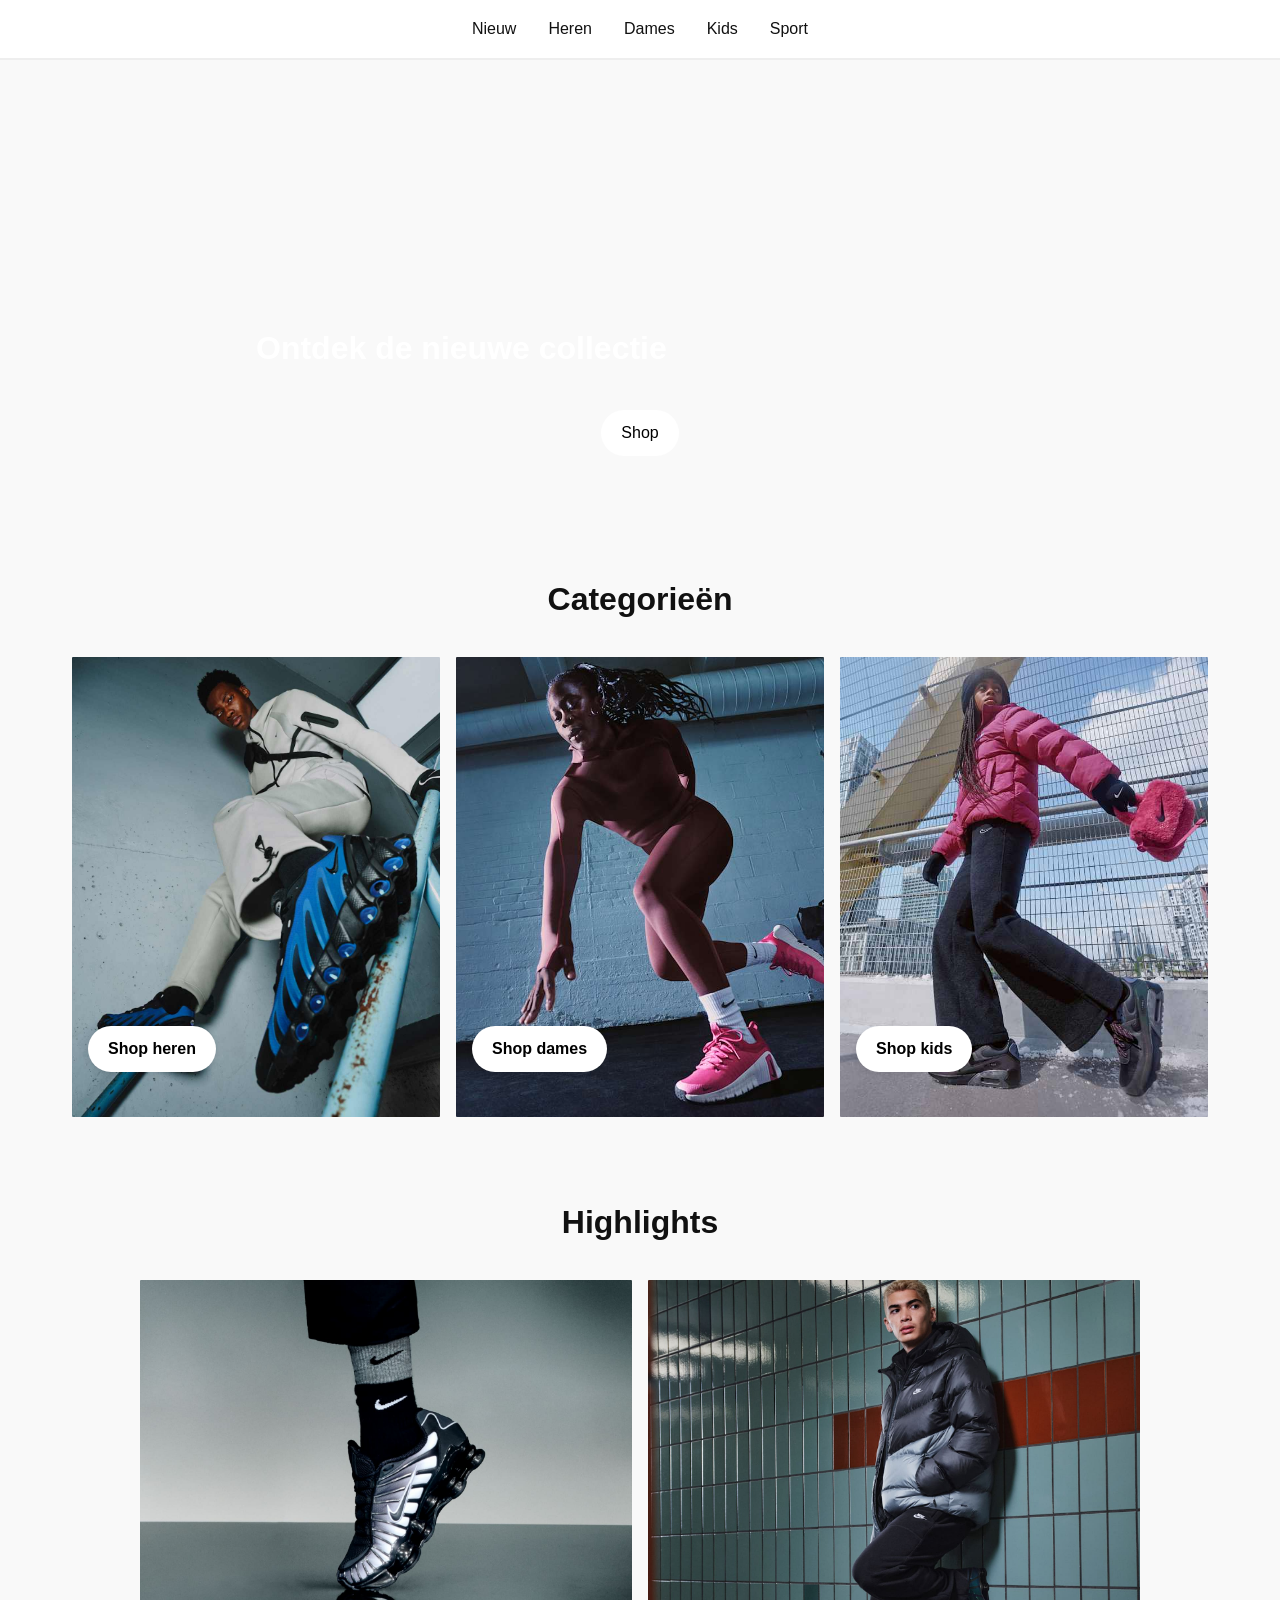
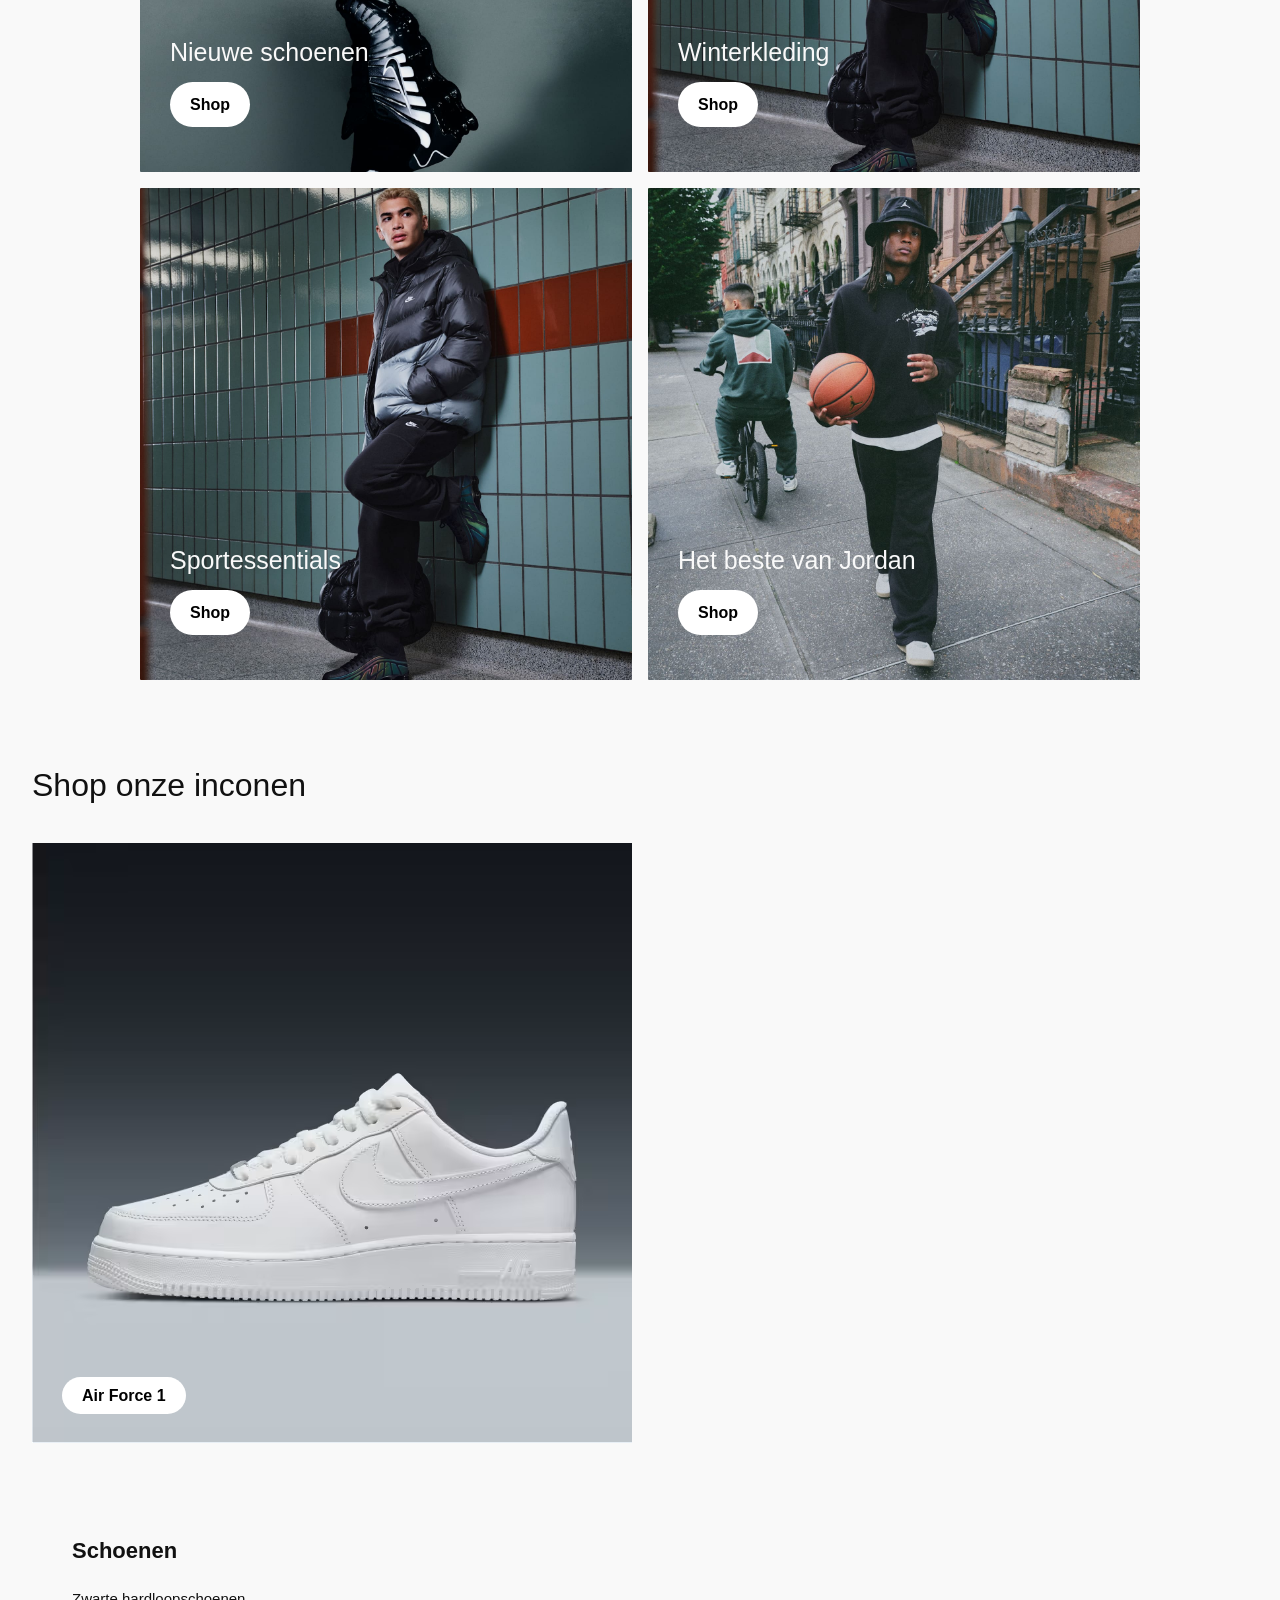
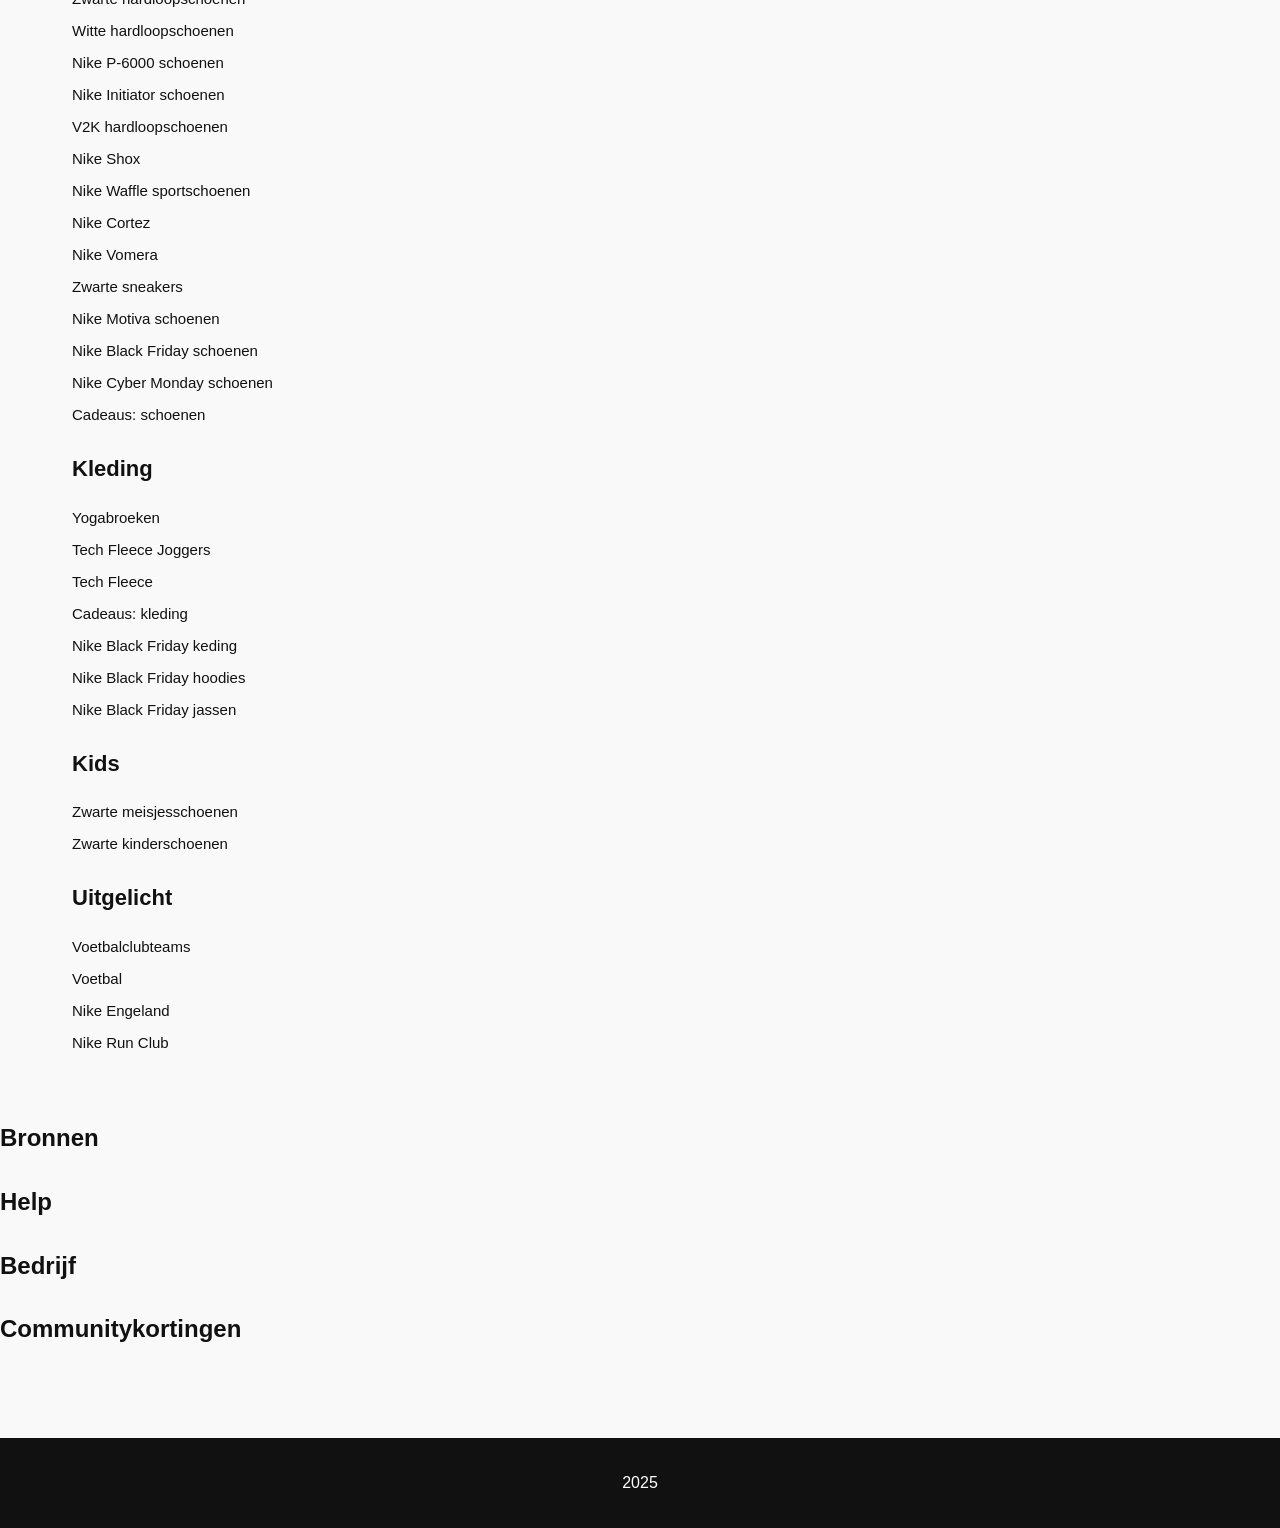
==== index.html @ 421f8404 "Add files via upload" ====
<!DOCTYPE html>
<html lang="nl">
	
<head>
	<meta charset="UTF-8">
	<meta name="author" content="Rosalie">
	<meta name="viewport" content="width=device-width, initial-scale=1">
	
	<title>Website Rosalie</title>

	<link href="styles/style.css" rel="stylesheet">

	<link rel="icon" type="image/svg+xml" href="images/nikelogo.svg">
</head>

<body>
	
	<header>

	<nav>	
		<ul>
			<li><a href=".."> Nieuw</a></li>
			<li><a href=".."> Heren</a></li>
			<li><a href=".."> Dames</a></li>
			<li><a href=".."> Kids</a></li>
			<li><a href=".."> Sport</a></li>
		</ul>
	</nav>

</header>

<!-- Hero-->
<section>
	<video muted autoplay loop> 
		<source src="videos/videohoofdpagina.mp4" type="video/mp4">
	</video>
	<h2>Ontdek de nieuwe collectie</h2>
	<a href=".." class="button">Shop</a>
</section>

<!-- bronnen voor 'hero' sectie: 
 bron 1: video autoplay: https://www.youtube.com/watch?v=ng6_nnOFXbg
 bron 2: gebruik van flexbox: https://developer.mozilla.org/en-US/docs/Learn_web_development/Core/CSS_layout/Flexbox
 bron 3: gebruik van object-fit voor tekst over video: https://developer.mozilla.org/en-US/docs/Web/CSS/Reference/Properties/object-fit
 bron 4: absolute en relative gebruik: https://stackoverflow.com/questions/42845674/problems-with-positionabsolute-and-video
 -->

<!--Producten-->
<section>
    <h2>Categorieën</h2>
    <ul>
		<li>
			<article>
             <img src="images/fotoheren.jpg" alt="Foto van heer">
             <a href="..">Shop heren</a>
            </article>
		</li>

		<li>
			<article>
            <img src="images/fotodames.jpg" alt="Foto van dame">
            <a href="..">Shop dames</a>
       	    </article>
		</li>

		<li>
			<article>
            <img src="images/fotokids.jpg" alt="Foto van kids">
            <a href="..">Shop kids</a>
            </article>
		</li>
    </ul>

</section>

<section>
    <h2>Highlights</h2>

	<ul>
		<li>
			<img src="images/nieuweschoenen.jpeg" alt="Nieuwe schoenen">
			<h3>Nieuwe schoenen</h3>
			<a href="..">Shop</a>
		</li>

		<li>
				<img src="images/winterkleding.jpeg" alt="Nieuwe schoenen">
				<h3> Winterkleding</h3>
				<a href="..">Shop</a>
		</li>

		<li>
				<img src="images/sportessentials.jpeg" alt="Nieuwe schoenen">
				<h3>Sportessentials</h3>
				<a href="..">Shop</a>
		</li>

		<li>
				<img src="images/hetbestevanjordan.jpeg" alt="Nieuwe schoenen">
				<h3>Het beste van Jordan</h3>
				<a href="..">Shop</a>
		</li>
	</ul>

</section>

<section>
	<h2>Shop onze inconen</h2>
	<ul>
		<li>
			<img src="images/nikeschoen1.avif" alt="Witte nike schoen: Air Force 1">
			<a href="..">Air Force 1</a>
		</li>

		<li>
			<img src="images/nikeschoen2.avif" alt="Witte nike schoen: Air Force 1">
			<a href="..">Air Max </a>
		</li>

		<li>
			<img src="images/nikeschoen3.avif" alt="Witte nike schoen: Air Force 1">
			<a href="..">P-6000</a>
		</li>

		<li>
			<img src="images/nikeschoen4.avif" alt="Witte nike schoen: Air Force 1">
			<a href="..">Shox</a>
		</li>

		<li>
			<img src="images/nikeschoen5.avif" alt="Witte nike schoen: Air Force 1">
			<a href="..">Air Jordan</a>
		</li>

		<li>
			<img src="images/nikeschoen6.avif" alt="Witte nike schoen: Air Force 1">
			<a href="..">Pegasus</a>
		</li>

		<li>
			<img src="images/nikeschoen7.avif" alt="Witte nike schoen: Air Force 1">
			<a href="..">Vomero</a>
		</li>

		<li>
			<img src="images/nikeschoen8.avif" alt="Witte nike schoen: Air Force 1">
			<a href="..">Metcon</a>
		</li>

		<li>
			<img src="images/nikeschoen9.avif" alt="Witte nike schoen: Air Force 1">
			<a href="..">Mercurial</a>
		</li>

	</ul>

</section>

<section>
	<ul>
	 <h2>Schoenen</h2>
		<li>Zwarte hardloopschoenen</li>
		<li>Witte hardloopschoenen</li>
		<li>Nike P-6000 schoenen</li>
		<li>Nike Initiator schoenen</li>
		<li>V2K hardloopschoenen</li>
		<li>Nike Shox</li>
		<li>Nike Waffle sportschoenen</li>
		<li>Nike Cortez</li>
		<li>Nike Vomera</li>
		<li>Zwarte sneakers</li>
		<li>Nike Motiva schoenen</li>
		<li>Nike Black Friday schoenen</li>
		<li>Nike Cyber Monday schoenen</li>
		<li>Cadeaus: schoenen</li>
	</ul>

	<ul>
	 <h2>Kleding</h2>
		<li>Yogabroeken</li>
		<li>Tech Fleece Joggers </li>
		<li>Tech Fleece</li>
		<li>Cadeaus: kleding</li>
		<li>Nike Black Friday keding</li>
		<li>Nike Black Friday hoodies</li>
		<li>Nike Black Friday jassen</li>
	</ul>

	<ul>
	 <h2>Kids</h2>
		<li>Zwarte meisjesschoenen</li>
		<li>Zwarte kinderschoenen</li>
	</ul>

	<ul>
	 <h2>Uitgelicht</h2>
		<li>Voetbalclubteams</li>
		<li>Voetbal</li>
		<li>Nike Engeland</li>
		<li>Nike Run Club</li>
	</ul>

</section>

<section>
	<ul>
		<h2>Bronnen</h2>
		<li></li>
	</ul>

	<ul>
		<h2>Help</h2>
		<li></li>
	</ul>

	<ul>
		<h2>Bedrijf</h2>
		<li></li>
	</ul>

	<ul>
		<h2>Communitykortingen</h2>
		<li></li>
	</ul>
</section>





<!-- bronnen voor 'producten' sectie: 
 bron 1: foto heren: https://www.bike24.nl/producten/874606
 bron 2: foto dames: https://www.nike.com/nl/nike-style-by
 bron 3: foto kids: https://www.nike.com/nl/w/meisjes-kleding-3aqegz6ymx6
 -->

 <!--bronnen voor carousel sectie:
  bron 1: Voor de coursel heb ik de oefening tijdens de les meegenomen in mijn 
  code: https://codepen.io/shooft/pen/QwjQGZe -->



<footer>
	<P> 2025</P>
</footer>

	<script defer src="scripts/script.js"></script>
</body>
	
</html>
---- styles/style.css ----
/**************/
/* CSS REMEDY */
/**************/
*, *::after, *::before {
	margin: 0;
	padding: 0;
    box-sizing:border-box;  
}

body {
    font-family: 'Helvetica Neue', sans-serif;
    color: #111;
    line-height: 1.6;
    background-color: #f9f9f9;
}

:root {
	/* startje */
	--color-text:#111;
	--color-background:#eee;
}

/* Header / Navbar */
header {
    background-color: #fff;
    border-bottom: 1px solid #eee;
    position: sticky;
    top: 0;
    z-index: 1000;
}

nav ul {
    display: flex;
    justify-content: center;
    position: relative;
    align-items: center;
    padding: 1rem 2rem;
    background-color: #fff;
    border-bottom: 1px solid #eee;
    list-style: none;
    display: flex;
    gap: 2rem;
}

nav ul li a {
    text-decoration: none;
    color: #111;
    font-size: 16px;
    font-weight: 500;
}

nav ul li a:hover {
    color: #555;
}

/* Hero sectie */
section:nth-of-type(1) {
    position: relative;
    justify-content: center;
    text-align: center;
    height: 50vh;
    overflow: hidden;
    display: flex;
    align-items: center;
}

/* les 24 novmeber justify en align */
section:nth-of-type(1) video {
    width: 100%;
    height: auto;
    display: block;
}

section:nth-of-type(1) h2 {
    position: absolute;
    font-size: 2rem;
    color: #fff;
    bottom: 20%;
    left: 20%;
    font-weight: 600;
    bottom: 30%;
    z-index: 2;
}

section:nth-of-type(1) a {
    position: absolute;
    background-color: #fff;
    color: #000;
    padding: 0.40rem 1.5rem;
    text-decoration: none;
    border-radius: 50px;
    font-weight: 500;
    padding: 10px 20px;
    bottom: 12%;
}

section:nth-of-type(1) a:hover {
    background-color: #cac9c9;
}

/* Product sectie */
section:nth-of-type(2) {
    max-width: 1200px;
    margin: 4rem auto;
    padding: 0 2rem;
    text-align: center;
    
}

section:nth-of-type(2) h2 {
    font-size: 2rem;
    margin-bottom: 2rem;
}

/* GRID */
section:nth-of-type(2) ul {
    display: grid;
    grid-template-columns: repeat(auto-fit, minmax(250px, 1fr));;
    gap: 1rem;
    list-style: none;
    font-size: 2rem;
    margin-bottom: 2rem;
}

/* bron voor grid-template-columns: https://www.youtube.com/watch?v=br-0i3U1VCA 
waarom? omdat als het scherm verkleind (op mobiel) worden de images onder elkaar gezet
en is het oogt het beter */


section:nth-of-type(2) li article {
    position: relative;
    padding: 0;
    border-radius: 1px;
    overflow: hidden;
    
}

section:nth-of-type(2) li article img {
    width: 100%;
    display: block;
}

section:nth-of-type(2) li article a {
    position: absolute;
    bottom: 45px;
    left: 1rem;
    background: #fff;
    padding: 10px 20px;
    border-radius: 30px;
    color: #000;
    text-decoration: none;
    font-weight: 600;
    font-size: 1rem;
    box-shadow: 0 2px 6px rgba(0,0,0,0.1);
}

section:nth-of-type(2) li article a:hover {
    background-color: #cac9c9;
}

/*Product highlight sectie*/
section:nth-of-type(3) {
    margin-top: 5rem;
    position: relative;
    padding: 0;
    border-radius: 3px;
    overflow: hidden;

}

section:nth-of-type(3) h2 {
    font-size: 2rem;
    margin-bottom: 2rem;
    text-align: center;
   
}

section:nth-of-type(3) ul {
    display: grid;
    grid-template-columns: repeat(2, 1fr);
    gap: 1rem;
    max-width: 1000px;
    margin: 0 auto;
}


section:nth-of-type(3) li {
    position: relative;
    border-radius: 1px;
    overflow: hidden;
}

section:nth-of-type(3) li img {
    width: 100%;
    display: block;
}

section:nth-of-type(3) li h3 {
    position: absolute;
    bottom: 100px;
    left: 30px;
    z-index: 3;
    font-size: 25px;
    font-weight: 350;
    color: #f9f9f9;
}

section:nth-of-type(3) li a {
    position: absolute;
    left: 30px;
    bottom: 45px;
    background: white;
    padding: 10px 20px;
    border-radius: 30px;
    text-decoration: none;
    color: black;
    font-weight: 600;
}

/* carrousel sectie*/

section:nth-of-type(4) {
    margin-top: 5rem;
    position: relative;
    padding: 0 2rem;
    border-radius: 3px;

}

section:nth-of-type(4) h2 {
    font-size: 2rem;
    margin-bottom: 2rem;
    text-align: left;
    font-weight: 475;
}

section:nth-of-type(4) ul{
  display:flex;
  overflow:auto;
  scroll-snap-type:x mandatory;
  scroll-behavior:smooth;
  /* zodat je niet per ongeluk 'back' scrollt */
  overscroll-behavior-x:contain;
  

  
  /* dunne scrollbar met een kleur */
  scrollbar-width:thin;
  scrollbar-color:rgb(85, 85, 85) transparent;


}

section:nth-of-type(4) ul li {
  flex-basis:100%;
  flex-shrink:0;
  scroll-snap-align:center;
  list-style: none;

}

section:nth-of-type(4) li img {
   display: block;
}

section:nth-of-type(4) li a {
    position: relative;
    left: 30px;
    bottom: 60px;
    background: white;
    padding: 10px 20px;
    border-radius: 30px;
    text-decoration: none;
    color: black;
    font-weight: 600;

}

/* bron grid-column: https://www.w3schools.com/cssref/func_repeat.php */

/* secondary nav sectie*/

section:nth-of-type(5) {
    max-width: 1200px;
    margin: 4rem auto;
    padding: 0 2rem;
    text-align: center;
    
}

section:nth-of-type(5) h2 {
    font-size: 22px;
    margin-bottom: 0.7rem;
}

/* GRID */
section:nth-of-type(5) ul {
    display: grid;
    grid-template-columns: 1fr;
    gap: 0.5rem;
    list-style: none;
    font-size: 15px;
    margin-bottom: 1.5rem;
    text-align: left;
}


/* footer */
footer {
    text-align: center;
    padding: 2rem;
    background-color: #111;
    color: #fff;
    margin-top: 4rem;
}
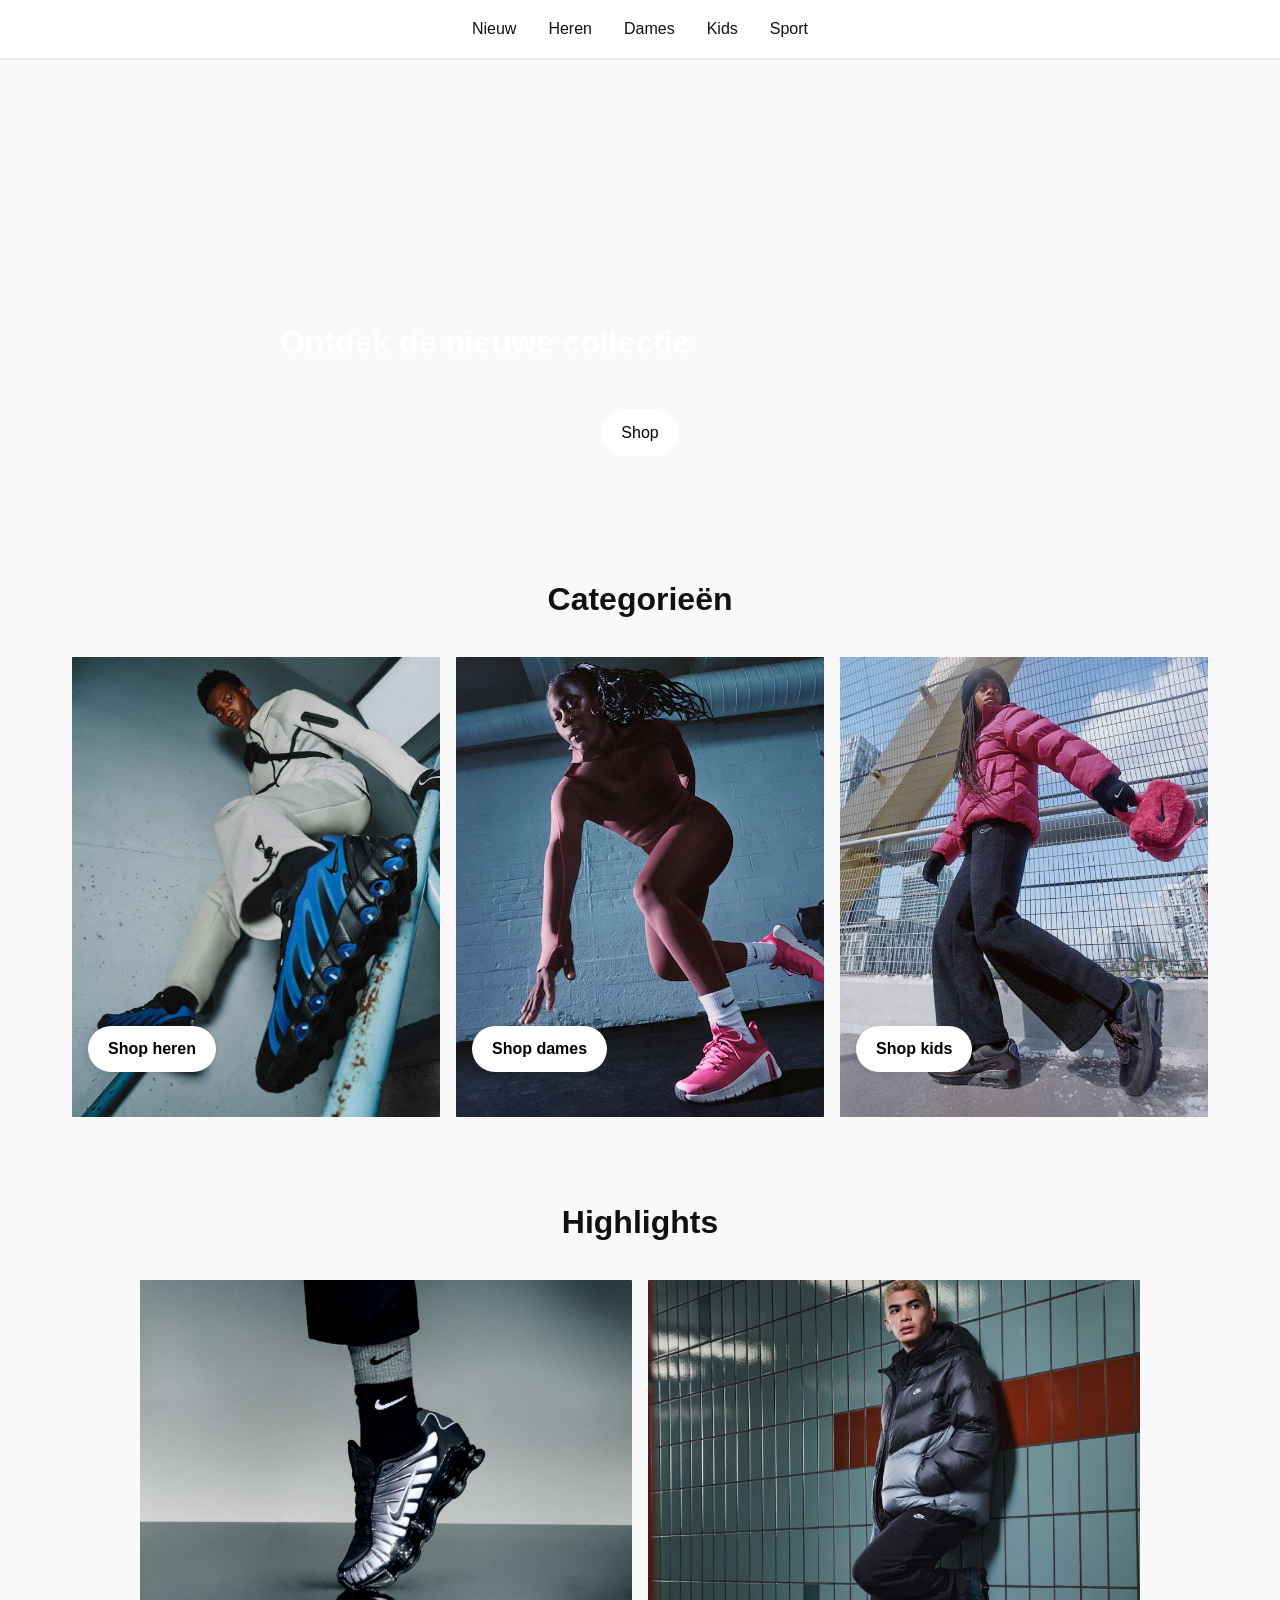
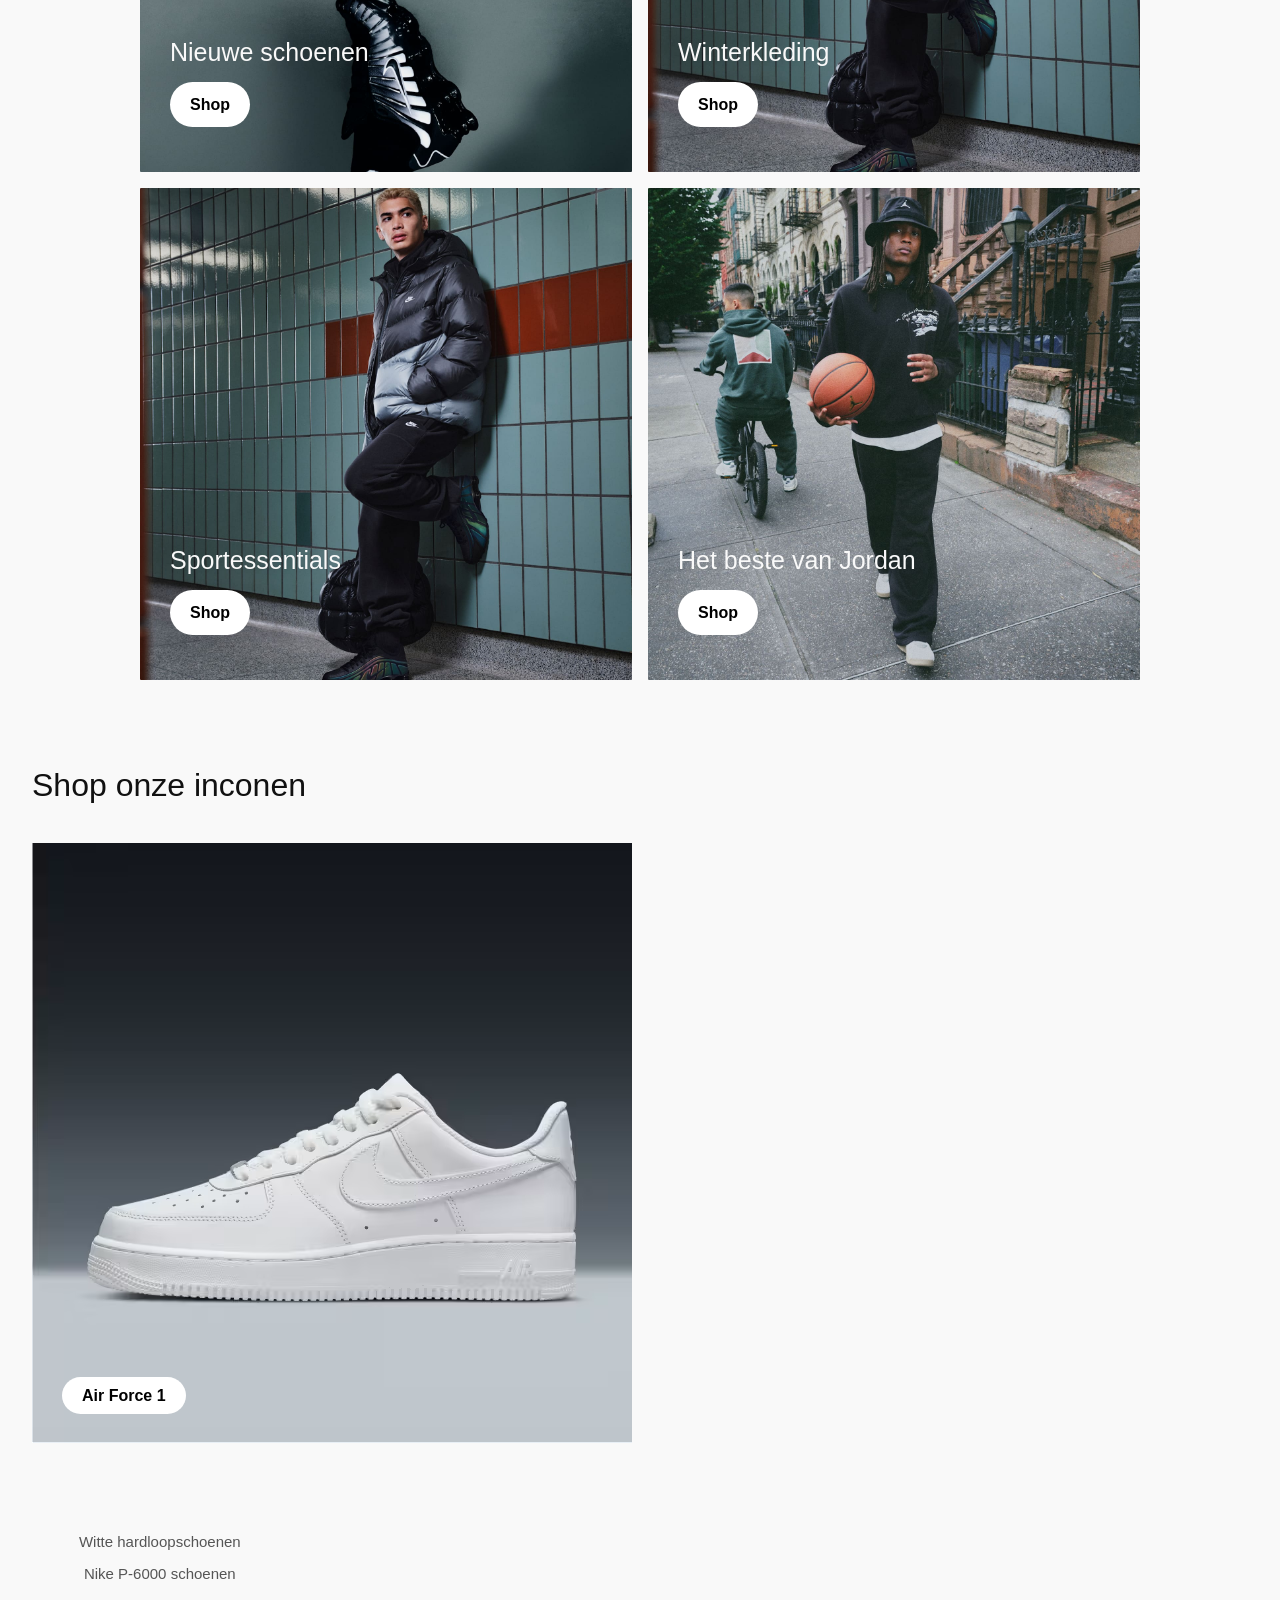
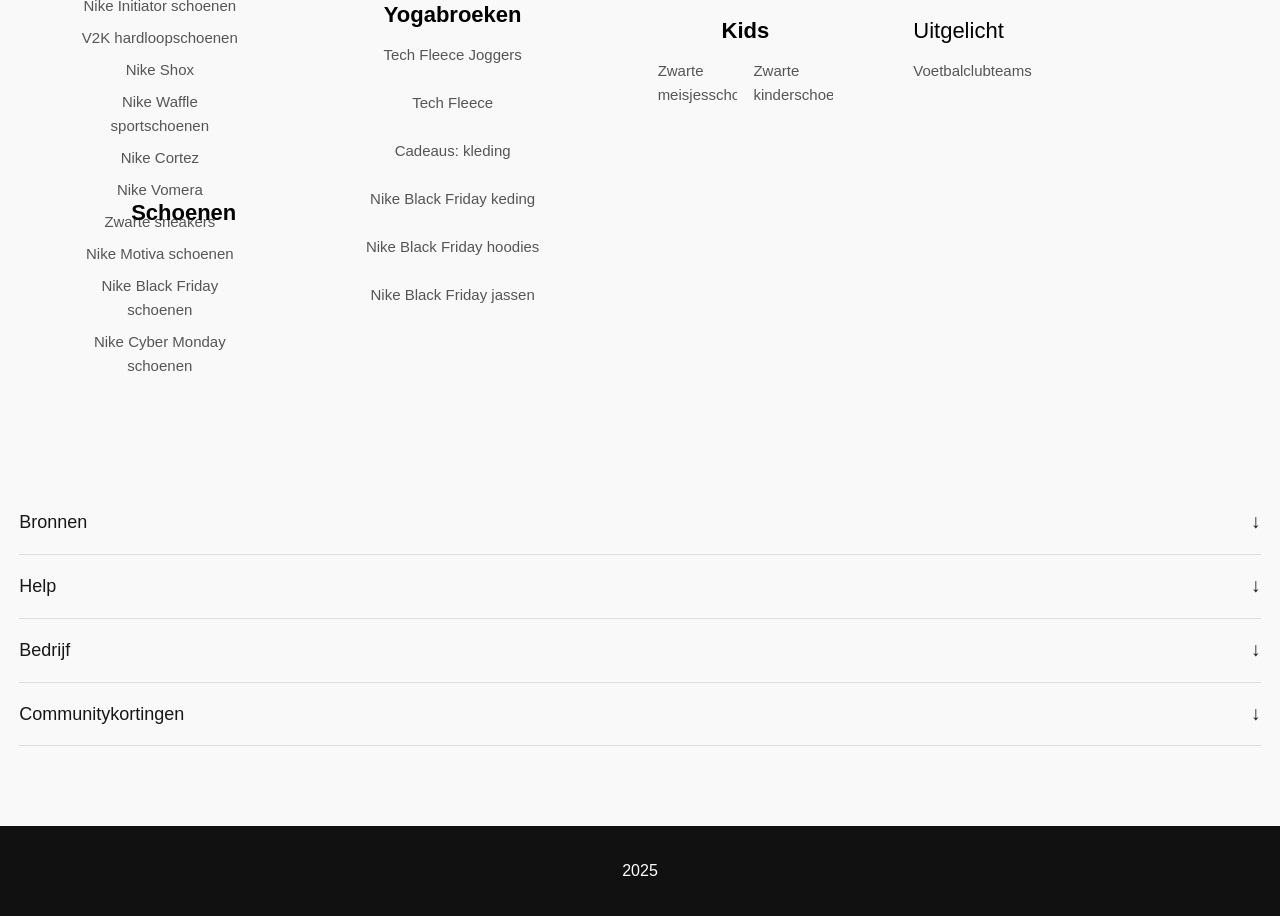
==== commit f98b5d07: "Add files via upload" ====
--- a/index.html
+++ b/index.html
@@ -157,8 +157,9 @@
 </section>
 
 <section>
-	<ul>
-	 <h2>Schoenen</h2>
+	<section>
+		<h2>Schoenen</h2>
+		<ul>
 		<li>Zwarte hardloopschoenen</li>
 		<li>Witte hardloopschoenen</li>
 		<li>Nike P-6000 schoenen</li>
@@ -173,55 +174,95 @@
 		<li>Nike Black Friday schoenen</li>
 		<li>Nike Cyber Monday schoenen</li>
 		<li>Cadeaus: schoenen</li>
-	</ul>
-
-	<ul>
-	 <h2>Kleding</h2>
-		<li>Yogabroeken</li>
+		</ul>
+	</section>
+
+	<section>
+		<h2>Yogabroeken</h2>
+		<ul>
 		<li>Tech Fleece Joggers </li>
 		<li>Tech Fleece</li>
 		<li>Cadeaus: kleding</li>
 		<li>Nike Black Friday keding</li>
 		<li>Nike Black Friday hoodies</li>
 		<li>Nike Black Friday jassen</li>
-	</ul>
-
-	<ul>
-	 <h2>Kids</h2>
+		</ul>
+	</section>
+
+	<section>
+		<h2>Kids</h2>
+		<ul>
 		<li>Zwarte meisjesschoenen</li>
 		<li>Zwarte kinderschoenen</li>
-	</ul>
-
-	<ul>
-	 <h2>Uitgelicht</h2>
+		</ul>
+	</section>
+
+	<section>
+		<h2>Uitgelicht</h2>
+		<ul>
 		<li>Voetbalclubteams</li>
 		<li>Voetbal</li>
 		<li>Nike Engeland</li>
 		<li>Nike Run Club</li>
-	</ul>
-
-</section>
-
-<section>
-	<ul>
-		<h2>Bronnen</h2>
-		<li></li>
-	</ul>
-
-	<ul>
-		<h2>Help</h2>
-		<li></li>
-	</ul>
-
-	<ul>
-		<h2>Bedrijf</h2>
-		<li></li>
-	</ul>
-
-	<ul>
-		<h2>Communitykortingen</h2>
-		<li></li>
-	</ul>
+		</ul>
+	</section>
+</section>
+
+<section>
+	<details>
+		<summary>Bronnen</summary>
+		<ul>
+			<li>Cadeaubonnen</li>
+			<li>Zakelijke cadeaubonnen</li>
+			<li>Zoek een store</li>
+			<li>Nike Journal</li>
+			<li>Word member</li>
+			<li>Feedback</li>
+			<li>Promotiecodes</li>
+			<li>Productadvies</li>
+			<li>Running Shoe Finder</li>
+		</ul>
+	</details>
+
+	<details>
+		<summary>Help</summary>
+		<ul>
+			<li>Help</li>
+			<li>Bestelstatus</li>
+			<li>Verzending en levering</li>
+			<li>Retourzendingen</li>
+			<li>Betaalmethodes</li>
+			<li>Contact</li>
+			<li>Reviews</li>
+			<li>Hulp bij Nike promotiecodes</li>
+		</ul>
+	</details>
+
+	<details>
+		<summary>Bedrijf</summary>
+		<ul>
+			<li>Over Nike</li>
+			<li>Nieuws</li>
+			<li>Werken bij Nike</li>
+			<li>Investeerders</li>
+			<li>Duurzaamheid</li>
+			<li>Toengankelijkheid</li>
+			<li>Missie</li>
+			<li>Nike Coaching</li>
+			<li>Een Kwestie Melden</li>
+		</ul>
+	</details>
+
+	<details>
+		<summary>Communitykortingen</summary>
+		<ul>
+			<li>Student</li>
+			<li>Docent</li>
+			<li>Eerstehulpverleners</li>
+			<li>Zorgprofessionals</li>
+		</ul>
+	</details>
+	
 </section>
 
 
--- a/styles/style.css
+++ b/styles/style.css
@@ -74,6 +74,7 @@
 section:nth-of-type(1) h2 {
     position: absolute;
     font-size: 2rem;
+    padding: 0.40rem 1.5rem;
     color: #fff;
     bottom: 20%;
     left: 20%;
@@ -279,29 +280,75 @@
 /* bron grid-column: https://www.w3schools.com/cssref/func_repeat.php */
 
 /* secondary nav sectie*/
-
+/* GRID use? */
 section:nth-of-type(5) {
     max-width: 1200px;
     margin: 4rem auto;
+    display: grid;
+    grid-template-columns: repeat(4,1fr);
+    gap: 3rem;
     padding: 0 2rem;
-    text-align: center;
     
 }
 
-section:nth-of-type(5) h2 {
+section:nth-of-type(5) section h2 {
     font-size: 22px;
     margin-bottom: 0.7rem;
-}
-
-/* GRID */
-section:nth-of-type(5) ul {
-    display: grid;
-    grid-template-columns: 1fr;
-    gap: 0.5rem;
-    list-style: none;
+    color: #000;
+}
+
+section:nth-of-type(5) section ul {
+    list-style: none;
+    padding: 0;
+}
+
+section:nth-of-type(5) li {
+    margin-bottom: 0.5rem;
     font-size: 15px;
-    margin-bottom: 1.5rem;
-    text-align: left;
+    color:#555;
+}
+
+
+/*pre-footer*/
+/* bron voor summary use: https://www.w3schools.com/tags/tag_summary.asp*/
+
+section:nth-of-type(6) {
+    padding: 1rem 1.2rem;
+}
+
+section:nth-of-type(6) details {
+    border-bottom: 1px solid #ddd;
+    padding: 1rem 0;
+}
+
+section:nth-of-type(6) summary {
+    list-style: none;
+    display: flex;
+    justify-content: space-between;
+    align-items: center;
+    font-size: 18px;
+    font-weight: 500;
+    color:#171717;
+  
+}
+
+section:nth-of-type(6) summary::after {
+    content: "↓";
+    font-size: 1.2rem;
+}
+
+section:nth-of-type(6) ul {
+    list-style: none;
+    padding: 1rem 0 0;
+    margin: 0;
+}
+
+section:nth-of-type(6) li {
+    padding: 0.5rem 0;
+    color: #5e5d5d;
+    font-size: 13px;
+    font-weight: 500;
+    margin-bottom: 10px;
 }
 
 
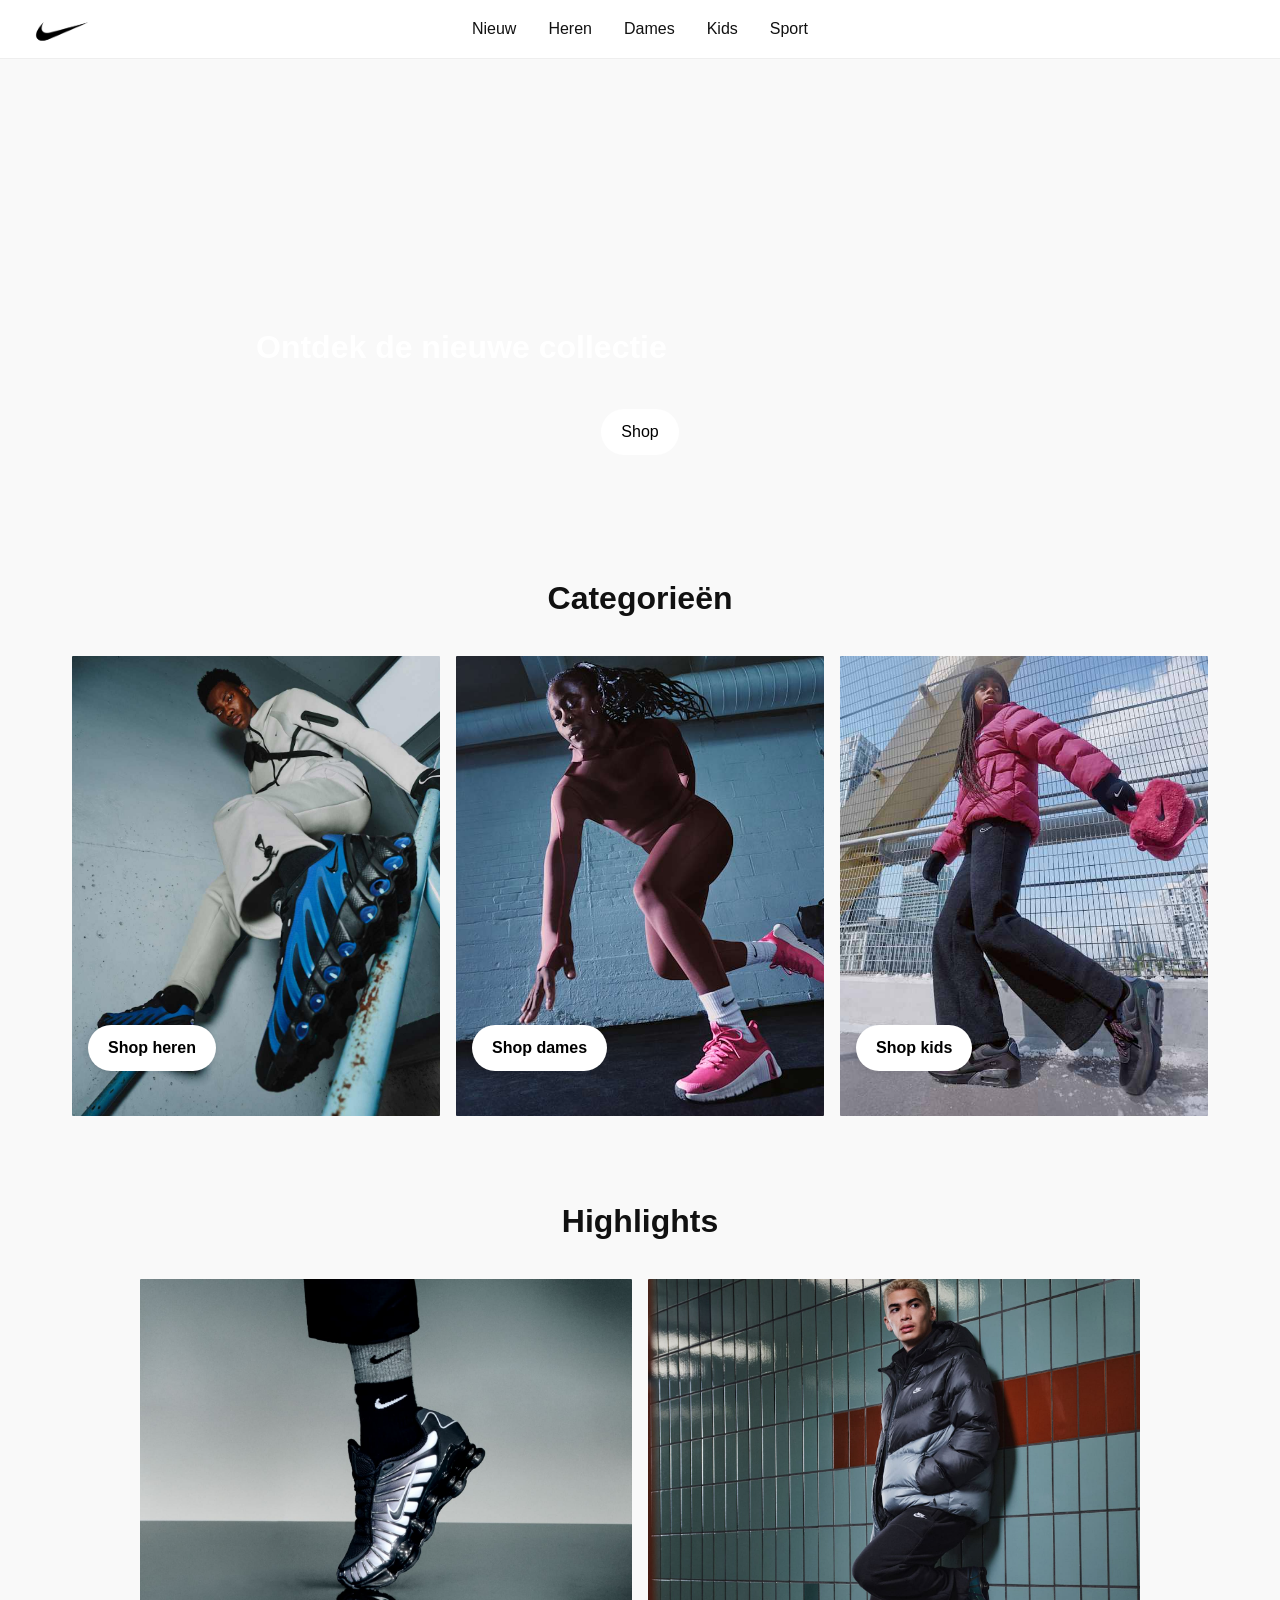
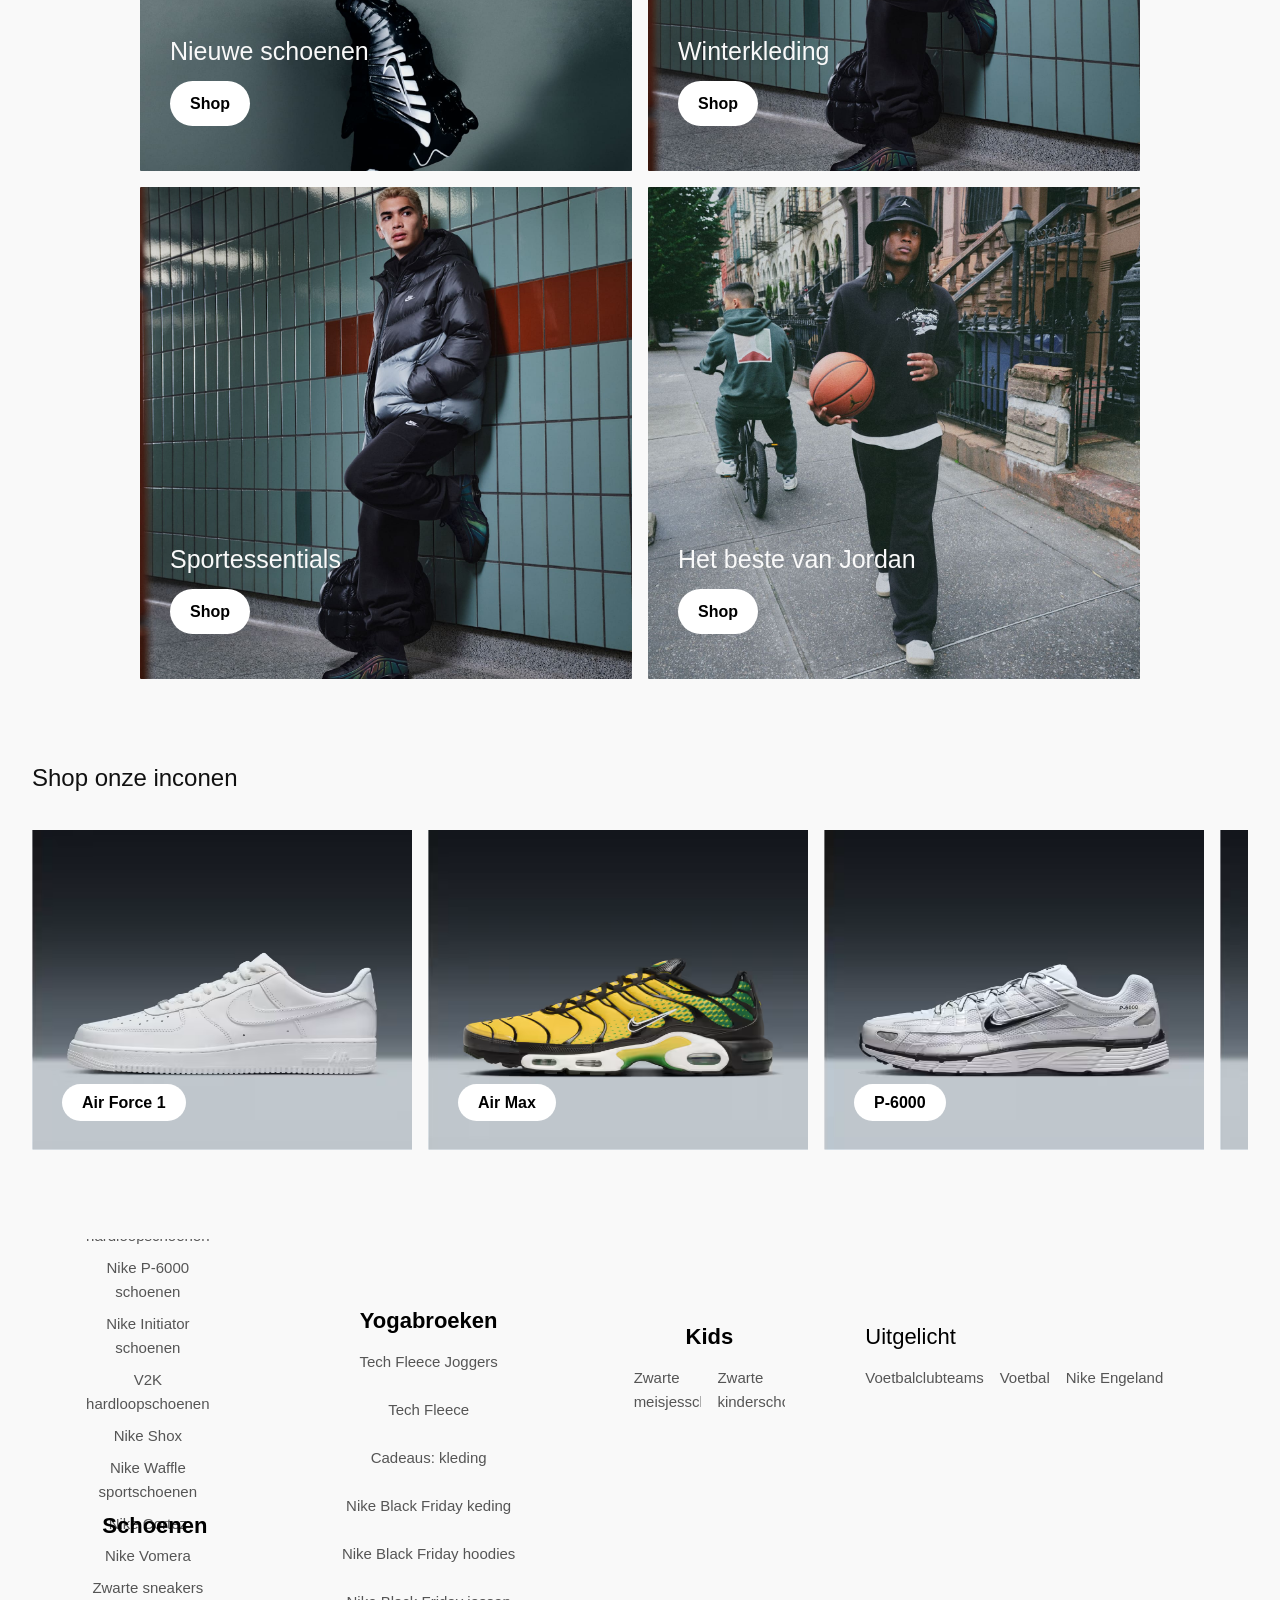
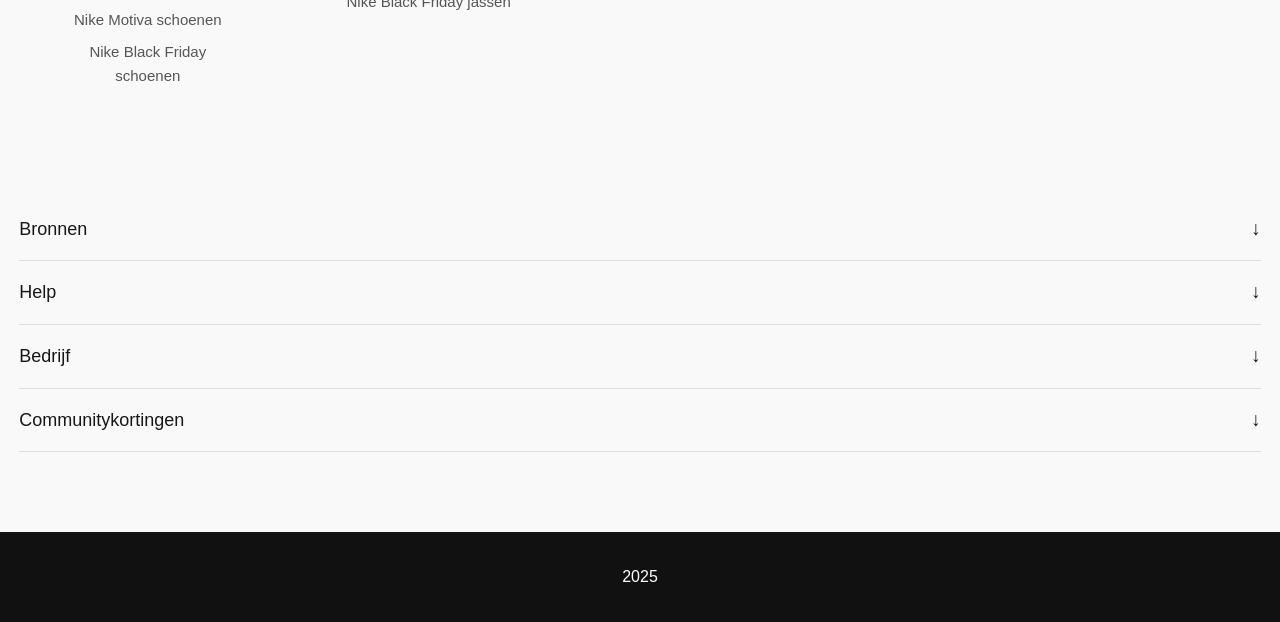
==== commit 9f6565ed: "Add files via upload" ====
--- a/index.html
+++ b/index.html
@@ -18,6 +18,11 @@
 	<header>
 
 	<nav>	
+		<h1> 
+			<a href="/">
+				<img src="images/nikelogo.png" alt="Nikelogo">
+			</a>
+		</h1>
 		<ul>
 			<li><a href=".."> Nieuw</a></li>
 			<li><a href=".."> Heren</a></li>
@@ -45,7 +50,7 @@
  bron 4: absolute en relative gebruik: https://stackoverflow.com/questions/42845674/problems-with-positionabsolute-and-video
  -->
 
-<!--Producten-->
+<!--Categorieën-->
 <section>
     <h2>Categorieën</h2>
     <ul>
@@ -73,6 +78,8 @@
 
 </section>
 
+<!--Highlights-->
+
 <section>
     <h2>Highlights</h2>
 
@@ -104,6 +111,8 @@
 
 </section>
 
+<!--Carrousel-->
+
 <section>
 	<h2>Shop onze inconen</h2>
 	<ul>
@@ -155,6 +164,8 @@
 	</ul>
 
 </section>
+
+<!--Secondary nav-->
 
 <section>
 	<section>
@@ -279,7 +290,7 @@
   bron 1: Voor de coursel heb ik de oefening tijdens de les meegenomen in mijn 
   code: https://codepen.io/shooft/pen/QwjQGZe -->
 
-
+<!--Footer-->
 
 <footer>
 	<P> 2025</P>
--- a/styles/style.css
+++ b/styles/style.css
@@ -29,18 +29,31 @@
     z-index: 1000;
 }
 
+nav {
+    display: flex;
+    justify-content: center;
+    position: relative;
+    align-items: center;
+    background-color: #fff;
+    list-style: none;
+
+}
+
+nav a img {
+    position: absolute;
+    left: 2rem;
+    bottom: 0.2rem;
+    width: 60px; 
+}
+
 nav ul {
     display: flex;
-    justify-content: center;
-    position: relative;
-    align-items: center;
     padding: 1rem 2rem;
     background-color: #fff;
-    border-bottom: 1px solid #eee;
-    list-style: none;
-    display: flex;
+    list-style: none;
     gap: 2rem;
 }
+
 
 nav ul li a {
     text-decoration: none;
@@ -48,6 +61,7 @@
     font-size: 16px;
     font-weight: 500;
 }
+
 
 nav ul li a:hover {
     color: #555;
@@ -74,7 +88,6 @@
 section:nth-of-type(1) h2 {
     position: absolute;
     font-size: 2rem;
-    padding: 0.40rem 1.5rem;
     color: #fff;
     bottom: 20%;
     left: 20%;
@@ -87,11 +100,10 @@
     position: absolute;
     background-color: #fff;
     color: #000;
-    padding: 0.40rem 1.5rem;
     text-decoration: none;
     border-radius: 50px;
+    padding: 10px 20px;
     font-weight: 500;
-    padding: 10px 20px;
     bottom: 12%;
 }
 
@@ -229,7 +241,7 @@
 }
 
 section:nth-of-type(4) h2 {
-    font-size: 2rem;
+    font-size: 1.5rem;
     margin-bottom: 2rem;
     text-align: left;
     font-weight: 475;
@@ -242,6 +254,7 @@
   scroll-behavior:smooth;
   /* zodat je niet per ongeluk 'back' scrollt */
   overscroll-behavior-x:contain;
+  gap: 1rem;
   
 
   
@@ -253,15 +266,18 @@
 }
 
 section:nth-of-type(4) ul li {
-  flex-basis:100%;
+  flex-basis:0 0 200px;
   flex-shrink:0;
   scroll-snap-align:center;
   list-style: none;
+ 
 
 }
 
 section:nth-of-type(4) li img {
-   display: block;
+    width: 380px;
+    height: 320px;
+    display: block;
 }
 
 section:nth-of-type(4) li a {
@@ -275,6 +291,10 @@
     color: black;
     font-weight: 600;
 
+}
+
+section:nth-of-type(4) li a:hover{
+    background-color: #cac9c9;
 }
 
 /* bron grid-column: https://www.w3schools.com/cssref/func_repeat.php */
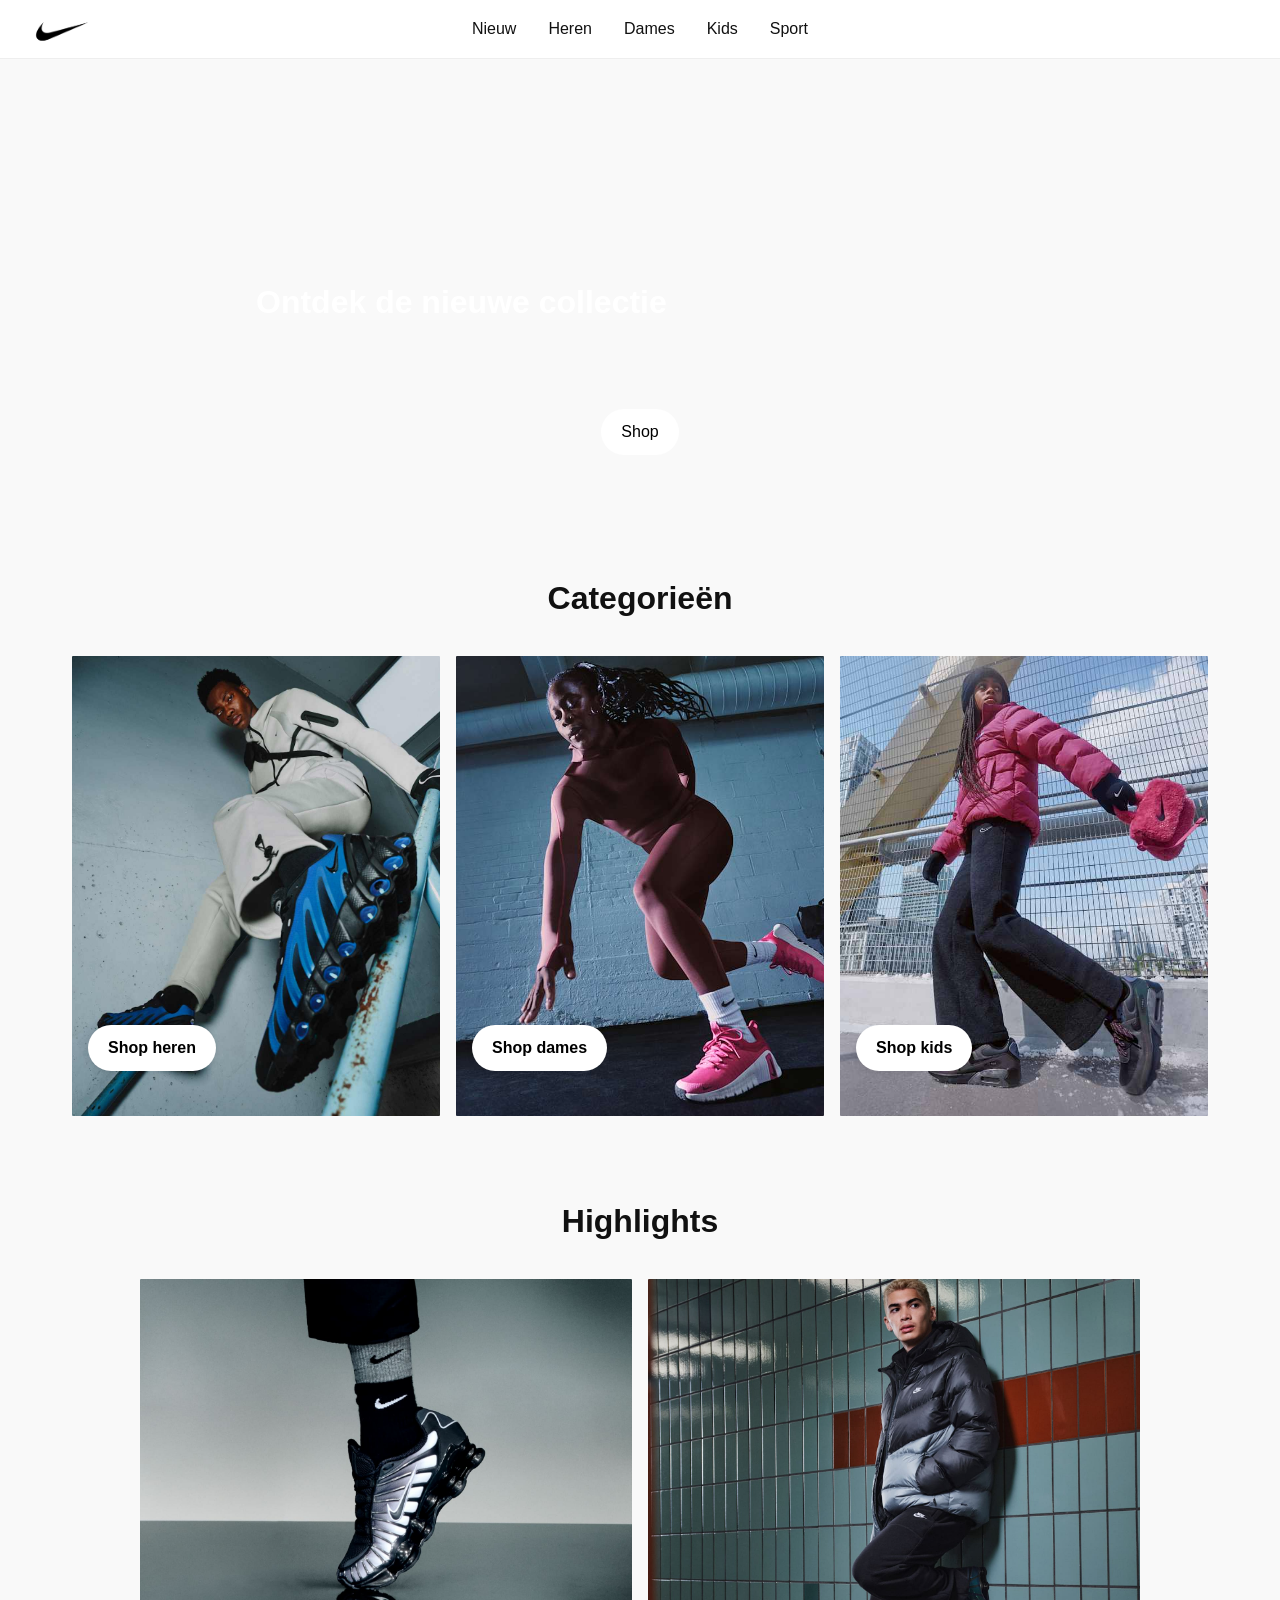
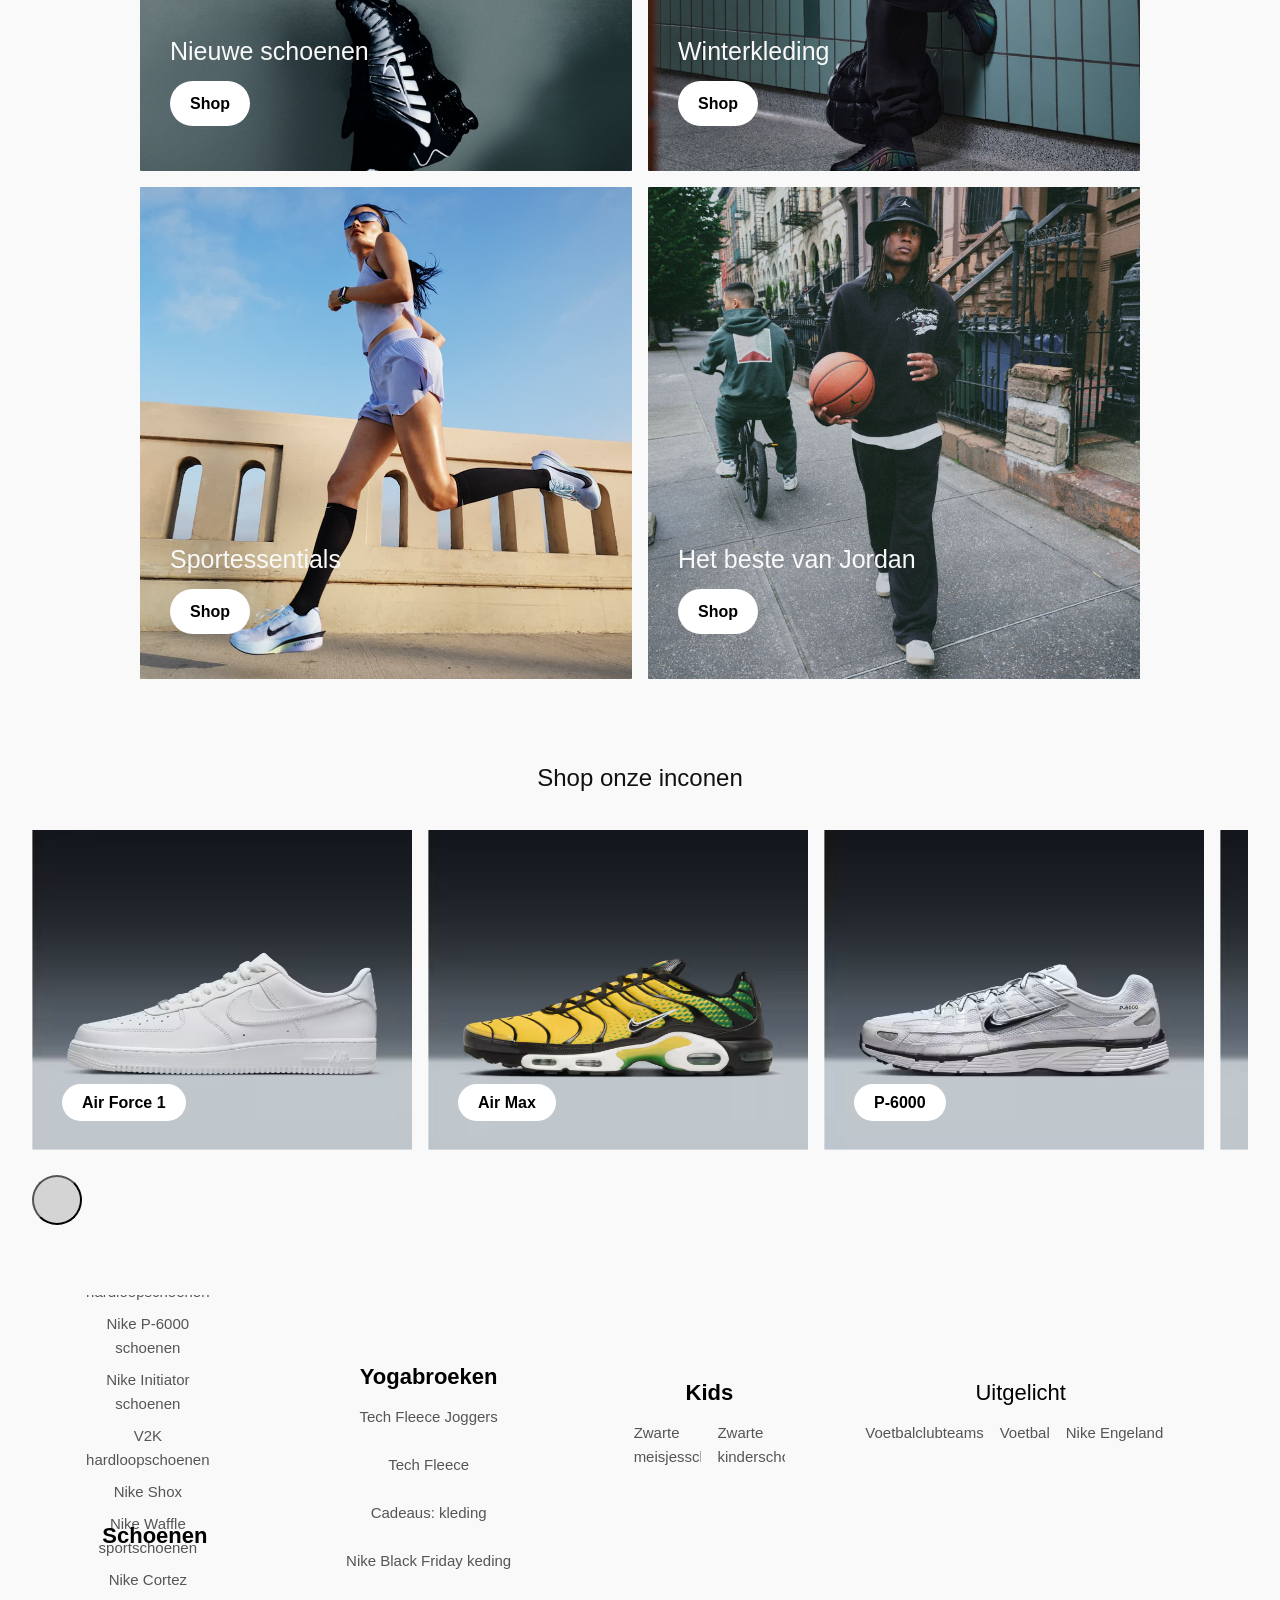
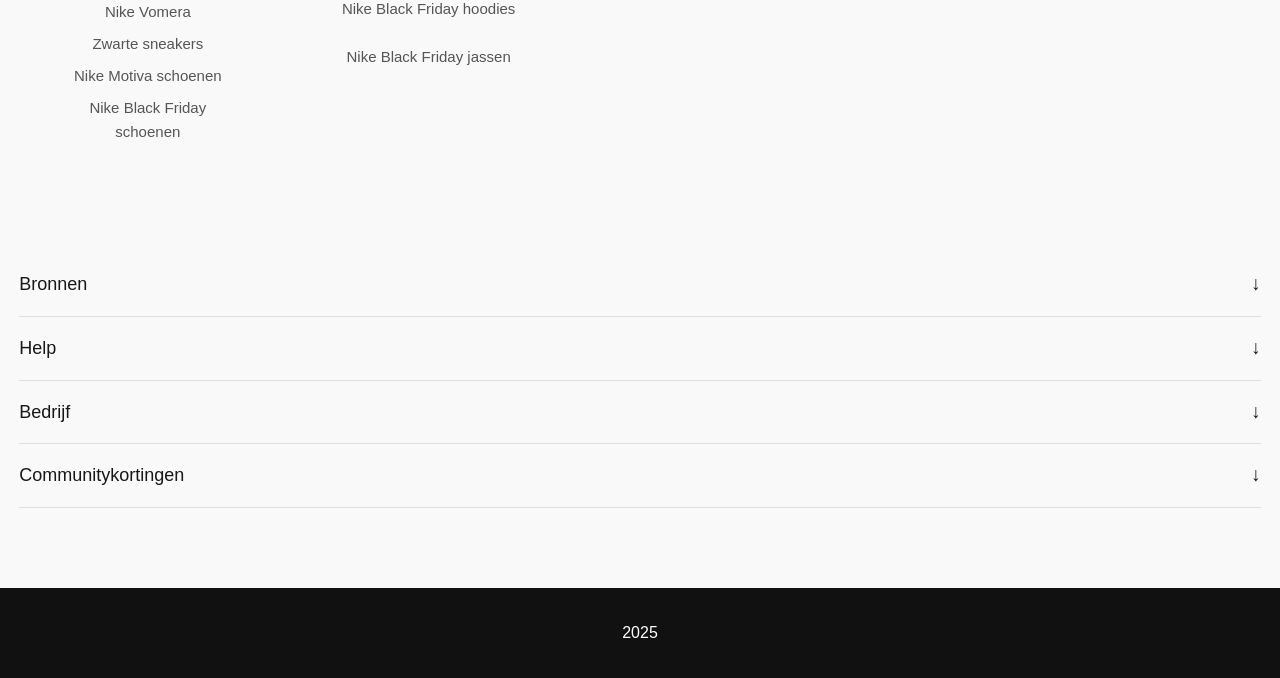
==== commit d9e717aa: "Add files via upload" ====
--- a/index.html
+++ b/index.html
@@ -26,7 +26,7 @@
 		<ul>
 			<li><a href=".."> Nieuw</a></li>
 			<li><a href=".."> Heren</a></li>
-			<li><a href=".."> Dames</a></li>
+			<li><a href="damespagina"> Dames</a></li>
 			<li><a href=".."> Kids</a></li>
 			<li><a href=".."> Sport</a></li>
 		</ul>
@@ -162,6 +162,8 @@
 		</li>
 
 	</ul>
+
+	<button></button>
 
 </section>
 
--- a/styles/style.css
+++ b/styles/style.css
@@ -92,7 +92,7 @@
     bottom: 20%;
     left: 20%;
     font-weight: 600;
-    bottom: 30%;
+    bottom: 40%;
     z-index: 2;
 }
 
@@ -111,7 +111,7 @@
     background-color: #cac9c9;
 }
 
-/* Product sectie */
+/* categorie sectie */
 section:nth-of-type(2) {
     max-width: 1200px;
     margin: 4rem auto;
@@ -171,7 +171,7 @@
     background-color: #cac9c9;
 }
 
-/*Product highlight sectie*/
+/* highlight sectie*/
 section:nth-of-type(3) {
     margin-top: 5rem;
     position: relative;
@@ -243,7 +243,7 @@
 section:nth-of-type(4) h2 {
     font-size: 1.5rem;
     margin-bottom: 2rem;
-    text-align: left;
+    text-align: center;
     font-weight: 475;
 }
 
@@ -252,13 +252,10 @@
   overflow:auto;
   scroll-snap-type:x mandatory;
   scroll-behavior:smooth;
-  /* zodat je niet per ongeluk 'back' scrollt */
   overscroll-behavior-x:contain;
   gap: 1rem;
   
-
   
-  /* dunne scrollbar met een kleur */
   scrollbar-width:thin;
   scrollbar-color:rgb(85, 85, 85) transparent;
 
@@ -270,14 +267,13 @@
   flex-shrink:0;
   scroll-snap-align:center;
   list-style: none;
- 
-
 }
 
 section:nth-of-type(4) li img {
     width: 380px;
     height: 320px;
     display: block;
+    
 }
 
 section:nth-of-type(4) li a {
@@ -293,9 +289,22 @@
 
 }
 
-section:nth-of-type(4) li a:hover{
+section:nth-of-type(4) li a:hover {
     background-color: #cac9c9;
 }
+
+section:nth-of-type(4) button {
+    position: relative;
+    background-color: #d4d4d4;
+    width: 50px;
+    height: 50px;
+    border-radius: 30px;
+    cursor: pointer;
+}
+
+
+
+/*knoppen voor carousel*/
 
 /* bron grid-column: https://www.w3schools.com/cssref/func_repeat.php */
 
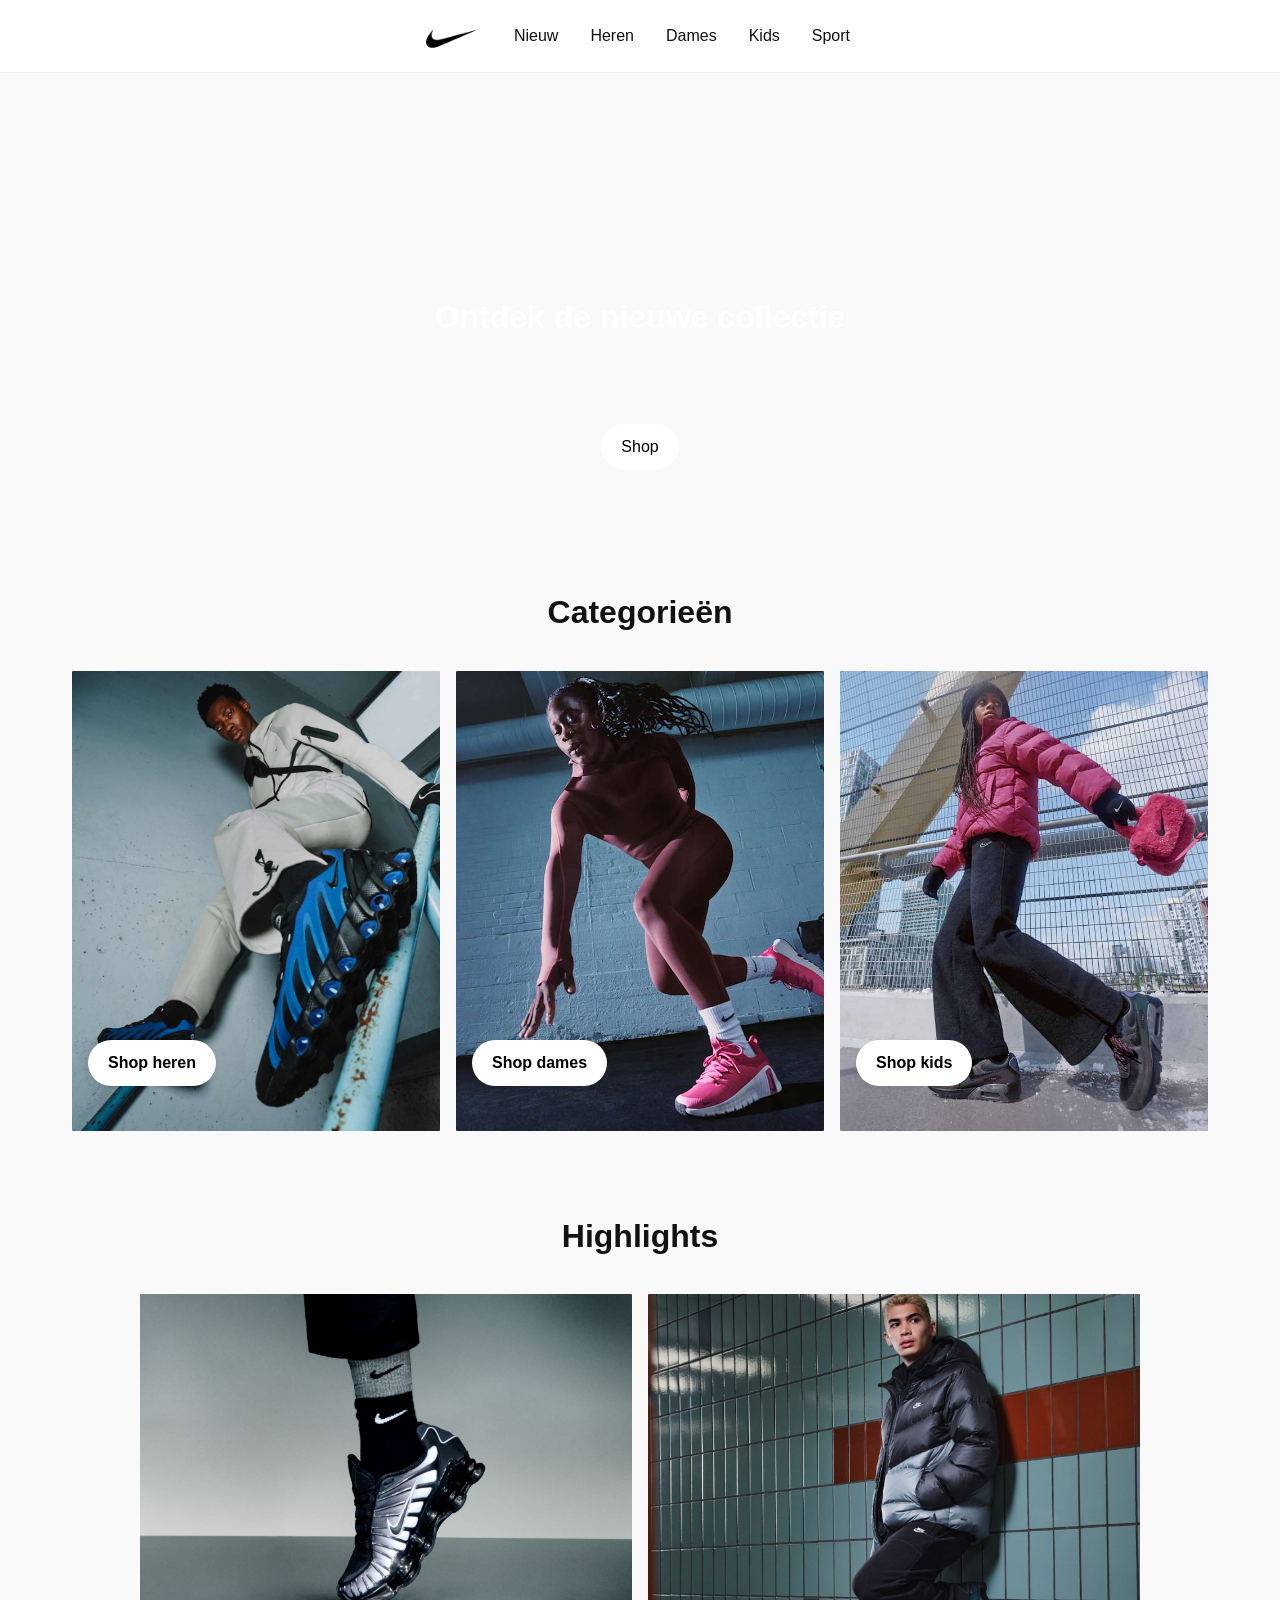
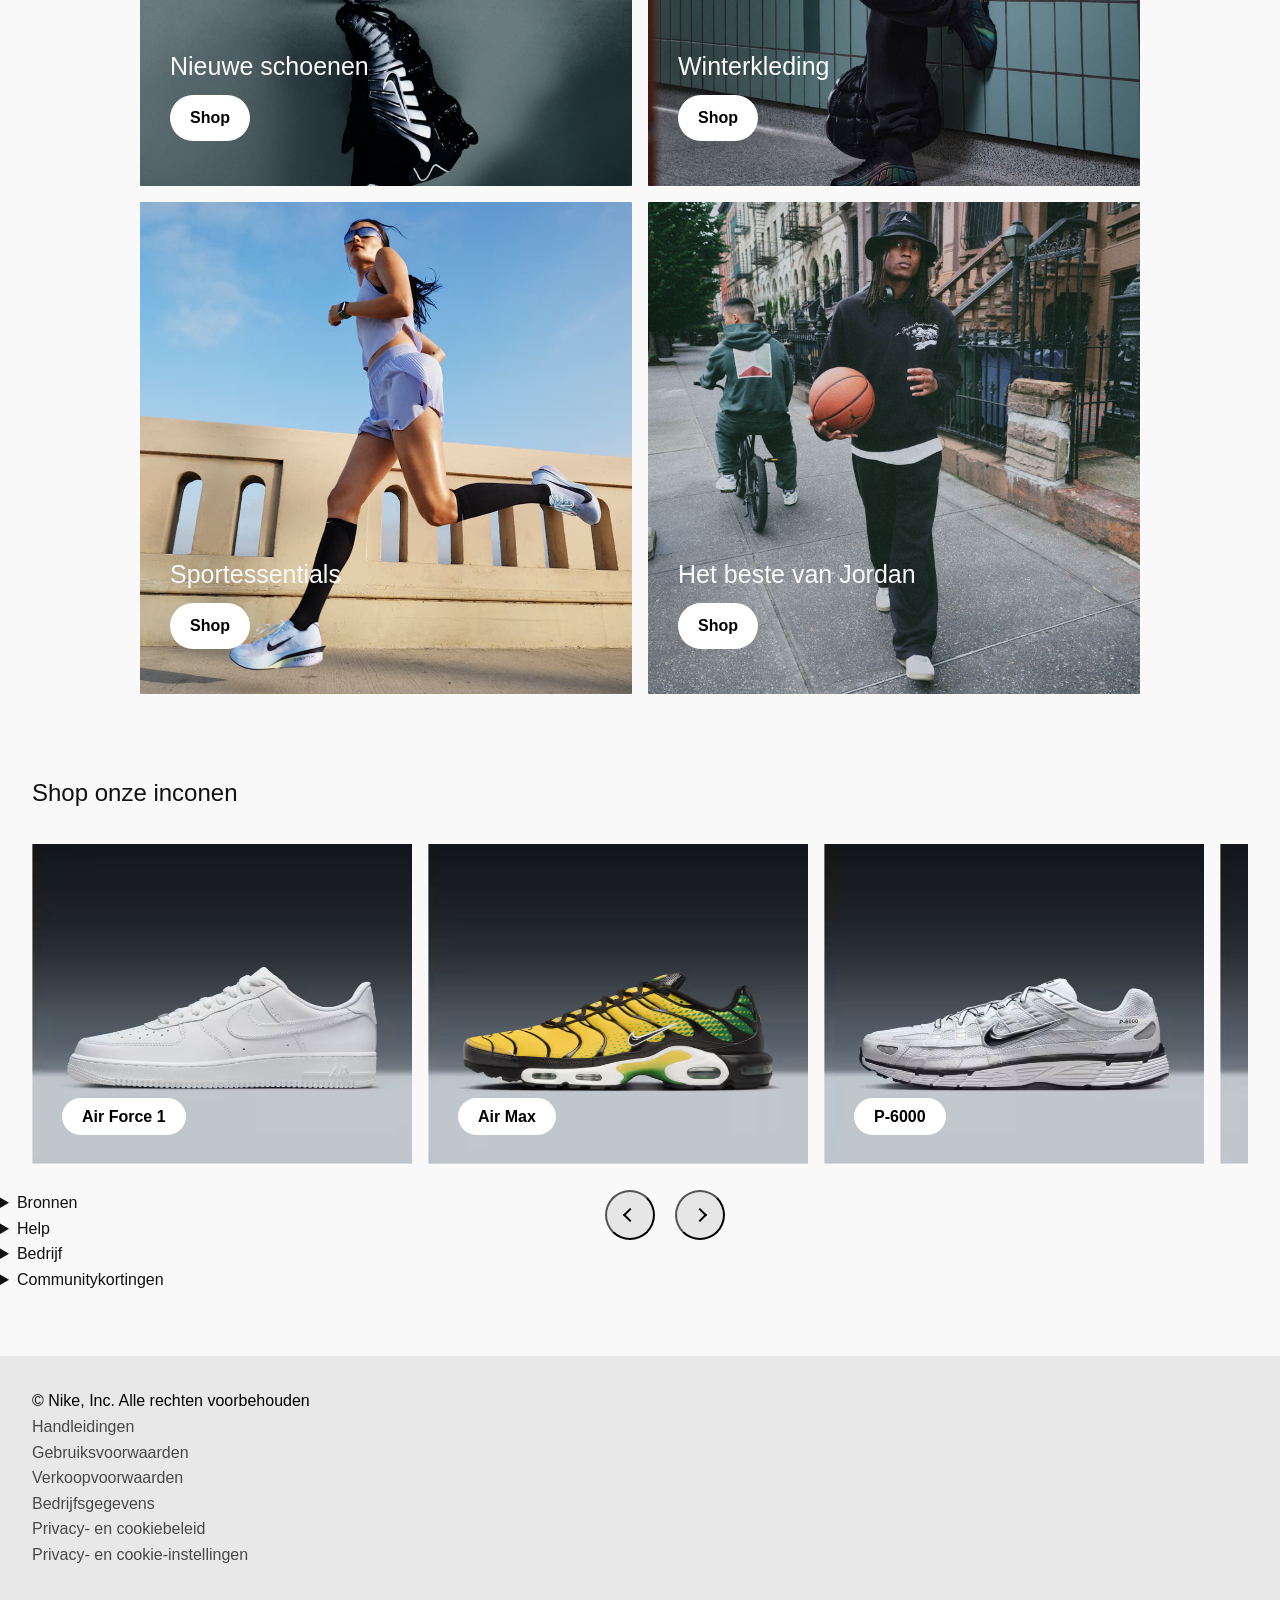
==== commit 095e5b88: "Add files via upload" ====
--- a/index.html
+++ b/index.html
@@ -6,9 +6,10 @@
 	<meta name="author" content="Rosalie">
 	<meta name="viewport" content="width=device-width, initial-scale=1">
 	
-	<title>Website Rosalie</title>
+	<title>Website: Nike</title>
 
 	<link href="styles/style.css" rel="stylesheet">
+	<link href="styles/stylevoorpagina.css" rel="stylesheet">
 
 	<link rel="icon" type="image/svg+xml" href="images/nikelogo.svg">
 </head>
@@ -16,287 +17,247 @@
 <body>
 	
 	<header>
-
-	<nav>	
-		<h1> 
-			<a href="/">
-				<img src="images/nikelogo.png" alt="Nikelogo">
-			</a>
-		</h1>
+		<!--hamburger menu (responsive) 
+		bron: https://codepen.io/zagaris/pen/qBmqQEN 
+		-->
+		<nav>	
+			<h1> 
+				<a href="/">
+					<img src="images/nikelogo.png" alt="Nikelogo">
+				</a>
+			</h1>
+			<button class="hamburger" id="hamburger">
+				<i></i>
+			</button>
+			<ul>
+				<li><a href="..">Nieuw</a></li>
+				<li><a href="..">Heren</a></li>
+				<li><a href="damespagina.html">Dames</a></li>
+				<li><a href="..">Kids</a></li>
+				<li><a href="..">Sport</a></li>
+			</ul>
+		</nav>
+
+	</header>
+
+	<main>
+	<!-- Hero-->
+		<section>
+			<video muted autoplay loop> 
+				<source src="videos/videohoofdpagina.mp4" type="video/mp4">
+			</video>
+			<h2>Ontdek de nieuwe collectie</h2>
+			<a href=".." class="button">Shop</a>
+		</section>
+
+		<!-- bronnen voor 'hero' sectie: 
+		bron 1: video autoplay: https://www.youtube.com/watch?v=ng6_nnOFXbg
+		bron 2: gebruik van flexbox: https://developer.mozilla.org/en-US/docs/Learn_web_development/Core/CSS_layout/Flexbox
+		bron 3: gebruik van object-fit voor tekst over video: https://developer.mozilla.org/en-US/docs/Web/CSS/Reference/Properties/object-fit
+		bron 4: absolute en relative gebruik: https://stackoverflow.com/questions/42845674/problems-with-positionabsolute-and-video
+		-->
+
+		<!--Categorieën-->
+		<section>
+			<h2>Categorieën</h2>
+			<ul>
+				<li>
+					<article>
+					<img src="images/fotoheren.jpg" alt="Foto van heer">
+					<a href="..">Shop heren</a>
+					</article>
+				</li>
+
+				<li>
+					<article>
+					<img src="images/fotodames.jpg" alt="Foto van dame">
+					<a href="..">Shop dames</a>
+					</article>
+				</li>
+
+				<li>
+					<article>
+					<img src="images/fotokids.jpg" alt="Foto van kids">
+					<a href="..">Shop kids</a>
+					</article>
+				</li>
+			</ul>
+
+		</section>
+
+		<!--Highlights-->
+
+		<section>
+			<h2>Highlights</h2>
+
+			<ul>
+				<li>
+					<img src="images/nieuweschoenen.jpeg" alt="Nieuwe schoenen">
+					<h3>Nieuwe schoenen</h3>
+					<a href="..">Shop</a>
+				</li>
+
+				<li>
+					<img src="images/winterkleding.jpeg" alt="Nieuwe schoenen">
+					<h3> Winterkleding</h3>
+					<a href="..">Shop</a>
+				</li>
+
+				<li>
+					<img src="images/sportessentials.jpeg" alt="Nieuwe schoenen">
+					<h3>Sportessentials</h3>
+					<a href="..">Shop</a>
+				</li>
+
+				<li>
+					<img src="images/hetbestevanjordan.jpeg" alt="Nieuwe schoenen">
+					<h3>Het beste van Jordan</h3>
+					<a href="..">Shop</a>
+				</li>
+			</ul>
+
+		</section>
+
+		<!--Carrousel-->
+
+		<section>
+			<h2>Shop onze inconen</h2>
+			<ul>
+				<li>
+					<img src="images/nikeschoen1.avif" alt="Witte nike schoen: Air Force 1">
+					<a href="..">Air Force 1</a>
+				</li>
+
+				<li>
+					<img src="images/nikeschoen2.avif" alt="Witte nike schoen: Air Force 1">
+					<a href="..">Air Max </a>
+				</li>
+
+				<li>
+					<img src="images/nikeschoen3.avif" alt="Witte nike schoen: Air Force 1">
+					<a href="..">P-6000</a>
+				</li>
+
+				<li>
+					<img src="images/nikeschoen4.avif" alt="Witte nike schoen: Air Force 1">
+					<a href="..">Shox</a>
+				</li>
+
+				<li>
+					<img src="images/nikeschoen5.avif" alt="Witte nike schoen: Air Force 1">
+					<a href="..">Air Jordan</a>
+				</li>
+
+				<li>
+					<img src="images/nikeschoen6.avif" alt="Witte nike schoen: Air Force 1">
+					<a href="..">Pegasus</a>
+				</li>
+
+				<li>
+					<img src="images/nikeschoen7.avif" alt="Witte nike schoen: Air Force 1">
+					<a href="..">Vomero</a>
+				</li>
+
+				<li>
+					<img src="images/nikeschoen8.avif" alt="Witte nike schoen: Air Force 1">
+					<a href="..">Metcon</a>
+				</li>
+
+				<li>
+					<img src="images/nikeschoen9.avif" alt="Witte nike schoen: Air Force 1">
+					<a href="..">Mercurial</a>
+				</li>
+
+			</ul>
+
+			<button aria-label="vorige"></button>
+			<button aria-label="volgende"></button>
+
+		</section>
+
+
+		<section>
+			<details>
+				<summary>Bronnen</summary>
+				<ul>
+					<li>Cadeaubonnen</li>
+					<li>Zakelijke cadeaubonnen</li>
+					<li>Zoek een store</li>
+					<li>Nike Journal</li>
+					<li>Word member</li>
+					<li>Feedback</li>
+					<li>Promotiecodes</li>
+					<li>Productadvies</li>
+					<li>Running Shoe Finder</li>
+				</ul>
+			</details>
+
+			<details>
+				<summary>Help</summary>
+				<ul>
+					<li>Help</li>
+					<li>Bestelstatus</li>
+					<li>Verzending en levering</li>
+					<li>Retourzendingen</li>
+					<li>Betaalmethodes</li>
+					<li>Contact</li>
+					<li>Reviews</li>
+					<li>Hulp bij Nike promotiecodes</li>
+				</ul>
+			</details>
+
+			<details>
+				<summary>Bedrijf</summary>
+				<ul>
+					<li>Over Nike</li>
+					<li>Nieuws</li>
+					<li>Werken bij Nike</li>
+					<li>Investeerders</li>
+					<li>Duurzaamheid</li>
+					<li>Toengankelijkheid</li>
+					<li>Missie</li>
+					<li>Nike Coaching</li>
+					<li>Een Kwestie Melden</li>
+				</ul>
+			</details>
+
+			<details>
+				<summary>Communitykortingen</summary>
+				<ul>
+					<li>Student</li>
+					<li>Docent</li>
+					<li>Eerstehulpverleners</li>
+					<li>Zorgprofessionals</li>
+				</ul>
+			</details>
+			
+		</section>
+
+	</main>
+
+	<!-- bronnen voor 'producten' sectie: 
+	bron 1: foto heren: https://www.bike24.nl/producten/874606
+	bron 2: foto dames: https://www.nike.com/nl/nike-style-by
+	bron 3: foto kids: https://www.nike.com/nl/w/meisjes-kleding-3aqegz6ymx6
+	-->
+
+	<!--bronnen voor carousel sectie:
+	bron 1: Voor de coursel heb ik de oefening tijdens de les meegenomen in mijn 
+	code: https://codepen.io/shooft/pen/QwjQGZe -->
+
+	<!--Footer-->
+
+	<footer>
+		<p>&copy Nike, Inc. Alle rechten voorbehouden</p>
 		<ul>
-			<li><a href=".."> Nieuw</a></li>
-			<li><a href=".."> Heren</a></li>
-			<li><a href="damespagina"> Dames</a></li>
-			<li><a href=".."> Kids</a></li>
-			<li><a href=".."> Sport</a></li>
+			<li> Handleidingen</li>
+			<li>Gebruiksvoorwaarden</li>
+			<li>Verkoopvoorwaarden</li>
+			<li>Bedrijfsgegevens</li>
+			<li>Privacy- en cookiebeleid</li>
+			<li>Privacy- en cookie-instellingen</li>
 		</ul>
-	</nav>
-
-</header>
-
-<!-- Hero-->
-<section>
-	<video muted autoplay loop> 
-		<source src="videos/videohoofdpagina.mp4" type="video/mp4">
-	</video>
-	<h2>Ontdek de nieuwe collectie</h2>
-	<a href=".." class="button">Shop</a>
-</section>
-
-<!-- bronnen voor 'hero' sectie: 
- bron 1: video autoplay: https://www.youtube.com/watch?v=ng6_nnOFXbg
- bron 2: gebruik van flexbox: https://developer.mozilla.org/en-US/docs/Learn_web_development/Core/CSS_layout/Flexbox
- bron 3: gebruik van object-fit voor tekst over video: https://developer.mozilla.org/en-US/docs/Web/CSS/Reference/Properties/object-fit
- bron 4: absolute en relative gebruik: https://stackoverflow.com/questions/42845674/problems-with-positionabsolute-and-video
- -->
-
-<!--Categorieën-->
-<section>
-    <h2>Categorieën</h2>
-    <ul>
-		<li>
-			<article>
-             <img src="images/fotoheren.jpg" alt="Foto van heer">
-             <a href="..">Shop heren</a>
-            </article>
-		</li>
-
-		<li>
-			<article>
-            <img src="images/fotodames.jpg" alt="Foto van dame">
-            <a href="..">Shop dames</a>
-       	    </article>
-		</li>
-
-		<li>
-			<article>
-            <img src="images/fotokids.jpg" alt="Foto van kids">
-            <a href="..">Shop kids</a>
-            </article>
-		</li>
-    </ul>
-
-</section>
-
-<!--Highlights-->
-
-<section>
-    <h2>Highlights</h2>
-
-	<ul>
-		<li>
-			<img src="images/nieuweschoenen.jpeg" alt="Nieuwe schoenen">
-			<h3>Nieuwe schoenen</h3>
-			<a href="..">Shop</a>
-		</li>
-
-		<li>
-				<img src="images/winterkleding.jpeg" alt="Nieuwe schoenen">
-				<h3> Winterkleding</h3>
-				<a href="..">Shop</a>
-		</li>
-
-		<li>
-				<img src="images/sportessentials.jpeg" alt="Nieuwe schoenen">
-				<h3>Sportessentials</h3>
-				<a href="..">Shop</a>
-		</li>
-
-		<li>
-				<img src="images/hetbestevanjordan.jpeg" alt="Nieuwe schoenen">
-				<h3>Het beste van Jordan</h3>
-				<a href="..">Shop</a>
-		</li>
-	</ul>
-
-</section>
-
-<!--Carrousel-->
-
-<section>
-	<h2>Shop onze inconen</h2>
-	<ul>
-		<li>
-			<img src="images/nikeschoen1.avif" alt="Witte nike schoen: Air Force 1">
-			<a href="..">Air Force 1</a>
-		</li>
-
-		<li>
-			<img src="images/nikeschoen2.avif" alt="Witte nike schoen: Air Force 1">
-			<a href="..">Air Max </a>
-		</li>
-
-		<li>
-			<img src="images/nikeschoen3.avif" alt="Witte nike schoen: Air Force 1">
-			<a href="..">P-6000</a>
-		</li>
-
-		<li>
-			<img src="images/nikeschoen4.avif" alt="Witte nike schoen: Air Force 1">
-			<a href="..">Shox</a>
-		</li>
-
-		<li>
-			<img src="images/nikeschoen5.avif" alt="Witte nike schoen: Air Force 1">
-			<a href="..">Air Jordan</a>
-		</li>
-
-		<li>
-			<img src="images/nikeschoen6.avif" alt="Witte nike schoen: Air Force 1">
-			<a href="..">Pegasus</a>
-		</li>
-
-		<li>
-			<img src="images/nikeschoen7.avif" alt="Witte nike schoen: Air Force 1">
-			<a href="..">Vomero</a>
-		</li>
-
-		<li>
-			<img src="images/nikeschoen8.avif" alt="Witte nike schoen: Air Force 1">
-			<a href="..">Metcon</a>
-		</li>
-
-		<li>
-			<img src="images/nikeschoen9.avif" alt="Witte nike schoen: Air Force 1">
-			<a href="..">Mercurial</a>
-		</li>
-
-	</ul>
-
-	<button></button>
-
-</section>
-
-<!--Secondary nav-->
-
-<section>
-	<section>
-		<h2>Schoenen</h2>
-		<ul>
-		<li>Zwarte hardloopschoenen</li>
-		<li>Witte hardloopschoenen</li>
-		<li>Nike P-6000 schoenen</li>
-		<li>Nike Initiator schoenen</li>
-		<li>V2K hardloopschoenen</li>
-		<li>Nike Shox</li>
-		<li>Nike Waffle sportschoenen</li>
-		<li>Nike Cortez</li>
-		<li>Nike Vomera</li>
-		<li>Zwarte sneakers</li>
-		<li>Nike Motiva schoenen</li>
-		<li>Nike Black Friday schoenen</li>
-		<li>Nike Cyber Monday schoenen</li>
-		<li>Cadeaus: schoenen</li>
-		</ul>
-	</section>
-
-	<section>
-		<h2>Yogabroeken</h2>
-		<ul>
-		<li>Tech Fleece Joggers </li>
-		<li>Tech Fleece</li>
-		<li>Cadeaus: kleding</li>
-		<li>Nike Black Friday keding</li>
-		<li>Nike Black Friday hoodies</li>
-		<li>Nike Black Friday jassen</li>
-		</ul>
-	</section>
-
-	<section>
-		<h2>Kids</h2>
-		<ul>
-		<li>Zwarte meisjesschoenen</li>
-		<li>Zwarte kinderschoenen</li>
-		</ul>
-	</section>
-
-	<section>
-		<h2>Uitgelicht</h2>
-		<ul>
-		<li>Voetbalclubteams</li>
-		<li>Voetbal</li>
-		<li>Nike Engeland</li>
-		<li>Nike Run Club</li>
-		</ul>
-	</section>
-</section>
-
-<section>
-	<details>
-		<summary>Bronnen</summary>
-		<ul>
-			<li>Cadeaubonnen</li>
-			<li>Zakelijke cadeaubonnen</li>
-			<li>Zoek een store</li>
-			<li>Nike Journal</li>
-			<li>Word member</li>
-			<li>Feedback</li>
-			<li>Promotiecodes</li>
-			<li>Productadvies</li>
-			<li>Running Shoe Finder</li>
-		</ul>
-	</details>
-
-	<details>
-		<summary>Help</summary>
-		<ul>
-			<li>Help</li>
-			<li>Bestelstatus</li>
-			<li>Verzending en levering</li>
-			<li>Retourzendingen</li>
-			<li>Betaalmethodes</li>
-			<li>Contact</li>
-			<li>Reviews</li>
-			<li>Hulp bij Nike promotiecodes</li>
-		</ul>
-	</details>
-
-	<details>
-		<summary>Bedrijf</summary>
-		<ul>
-			<li>Over Nike</li>
-			<li>Nieuws</li>
-			<li>Werken bij Nike</li>
-			<li>Investeerders</li>
-			<li>Duurzaamheid</li>
-			<li>Toengankelijkheid</li>
-			<li>Missie</li>
-			<li>Nike Coaching</li>
-			<li>Een Kwestie Melden</li>
-		</ul>
-	</details>
-
-	<details>
-		<summary>Communitykortingen</summary>
-		<ul>
-			<li>Student</li>
-			<li>Docent</li>
-			<li>Eerstehulpverleners</li>
-			<li>Zorgprofessionals</li>
-		</ul>
-	</details>
-	
-</section>
-
-
-
-
-
-<!-- bronnen voor 'producten' sectie: 
- bron 1: foto heren: https://www.bike24.nl/producten/874606
- bron 2: foto dames: https://www.nike.com/nl/nike-style-by
- bron 3: foto kids: https://www.nike.com/nl/w/meisjes-kleding-3aqegz6ymx6
- -->
-
- <!--bronnen voor carousel sectie:
-  bron 1: Voor de coursel heb ik de oefening tijdens de les meegenomen in mijn 
-  code: https://codepen.io/shooft/pen/QwjQGZe -->
-
-<!--Footer-->
-
-<footer>
-	<P> 2025</P>
-</footer>
+	</footer>
 
 	<script defer src="scripts/script.js"></script>
 </body>
--- a/styles/style.css
+++ b/styles/style.css
@@ -15,18 +15,65 @@
 }
 
 :root {
-	/* startje */
 	--color-text:#111;
 	--color-background:#eee;
 }
 
-/* Header / Navbar */
 header {
+    position: sticky;
     background-color: #fff;
     border-bottom: 1px solid #eee;
-    position: sticky;
-    top: 0;
+    top: 0; /*voor postion sticky*/
     z-index: 1000;
+}
+
+/*hamburger menu responsive
+bron: /*bron: https://codepen.io/zagaris/pen/qBmqQEN */
+
+.hamburger {
+    background-color: transparent;
+    border: none;
+    color:#000;
+    cursor: pointer;
+    font-size: 30px;
+    margin-left: 32px;
+    float: right;
+    line-height: 70px;
+    display: none;
+}
+
+.hamburger i {
+    display: block;
+    width: 30px;
+    height: 3px;
+    background: #111;
+    position: relative;
+}
+
+.hamburger i::before,
+.hamburger i::after {
+    content: '';
+    position: absolute;
+    width: 30px;
+    height: 3px;
+    background: #111;
+    left: 0;
+}
+
+.hamburger i::before {
+    top: -8px;
+}
+
+.hamburger i::after {
+    top: 8px;
+}
+
+.hamburger:focus {
+    outline: none;
+}
+
+.hamburger:hover {
+    background-color: #4b4b4b;
 }
 
 nav {
@@ -36,14 +83,15 @@
     align-items: center;
     background-color: #fff;
     list-style: none;
+    flex-wrap: wrap;
 
 }
 
 nav a img {
-    position: absolute;
     left: 2rem;
-    bottom: 0.2rem;
     width: 60px; 
+    margin-top: 1rem;
+    margin-left: 1.5rem;;
 }
 
 nav ul {
@@ -53,301 +101,75 @@
     list-style: none;
     gap: 2rem;
 }
-
 
 nav ul li a {
     text-decoration: none;
     color: #111;
+
     font-size: 16px;
     font-weight: 500;
 }
 
 
 nav ul li a:hover {
-    color: #555;
-}
-
-/* Hero sectie */
-section:nth-of-type(1) {
-    position: relative;
-    justify-content: center;
-    text-align: center;
-    height: 50vh;
-    overflow: hidden;
-    display: flex;
-    align-items: center;
-}
-
-/* les 24 novmeber justify en align */
-section:nth-of-type(1) video {
-    width: 100%;
-    height: auto;
-    display: block;
-}
-
-section:nth-of-type(1) h2 {
-    position: absolute;
-    font-size: 2rem;
-    color: #fff;
-    bottom: 20%;
-    left: 20%;
-    font-weight: 600;
-    bottom: 40%;
-    z-index: 2;
-}
-
-section:nth-of-type(1) a {
-    position: absolute;
-    background-color: #fff;
-    color: #000;
-    text-decoration: none;
-    border-radius: 50px;
-    padding: 10px 20px;
-    font-weight: 500;
-    bottom: 12%;
-}
-
-section:nth-of-type(1) a:hover {
-    background-color: #cac9c9;
-}
-
-/* categorie sectie */
-section:nth-of-type(2) {
-    max-width: 1200px;
-    margin: 4rem auto;
-    padding: 0 2rem;
-    text-align: center;
-    
-}
-
-section:nth-of-type(2) h2 {
-    font-size: 2rem;
-    margin-bottom: 2rem;
-}
-
-/* GRID */
-section:nth-of-type(2) ul {
-    display: grid;
-    grid-template-columns: repeat(auto-fit, minmax(250px, 1fr));;
-    gap: 1rem;
-    list-style: none;
-    font-size: 2rem;
-    margin-bottom: 2rem;
-}
-
-/* bron voor grid-template-columns: https://www.youtube.com/watch?v=br-0i3U1VCA 
-waarom? omdat als het scherm verkleind (op mobiel) worden de images onder elkaar gezet
-en is het oogt het beter */
-
-
-section:nth-of-type(2) li article {
-    position: relative;
-    padding: 0;
-    border-radius: 1px;
-    overflow: hidden;
-    
-}
-
-section:nth-of-type(2) li article img {
-    width: 100%;
-    display: block;
-}
-
-section:nth-of-type(2) li article a {
-    position: absolute;
-    bottom: 45px;
-    left: 1rem;
-    background: #fff;
-    padding: 10px 20px;
-    border-radius: 30px;
-    color: #000;
-    text-decoration: none;
-    font-weight: 600;
-    font-size: 1rem;
-    box-shadow: 0 2px 6px rgba(0,0,0,0.1);
-}
-
-section:nth-of-type(2) li article a:hover {
-    background-color: #cac9c9;
-}
-
-/* highlight sectie*/
-section:nth-of-type(3) {
-    margin-top: 5rem;
-    position: relative;
-    padding: 0;
-    border-radius: 3px;
-    overflow: hidden;
-
-}
-
-section:nth-of-type(3) h2 {
-    font-size: 2rem;
-    margin-bottom: 2rem;
-    text-align: center;
-   
-}
-
-section:nth-of-type(3) ul {
-    display: grid;
-    grid-template-columns: repeat(2, 1fr);
-    gap: 1rem;
-    max-width: 1000px;
-    margin: 0 auto;
-}
-
-
-section:nth-of-type(3) li {
-    position: relative;
-    border-radius: 1px;
-    overflow: hidden;
-}
-
-section:nth-of-type(3) li img {
-    width: 100%;
-    display: block;
-}
-
-section:nth-of-type(3) li h3 {
-    position: absolute;
-    bottom: 100px;
-    left: 30px;
-    z-index: 3;
-    font-size: 25px;
-    font-weight: 350;
-    color: #f9f9f9;
-}
-
-section:nth-of-type(3) li a {
-    position: absolute;
-    left: 30px;
-    bottom: 45px;
-    background: white;
-    padding: 10px 20px;
-    border-radius: 30px;
-    text-decoration: none;
-    color: black;
-    font-weight: 600;
-}
-
-/* carrousel sectie*/
-
-section:nth-of-type(4) {
-    margin-top: 5rem;
-    position: relative;
-    padding: 0 2rem;
-    border-radius: 3px;
-
-}
-
-section:nth-of-type(4) h2 {
-    font-size: 1.5rem;
-    margin-bottom: 2rem;
-    text-align: center;
-    font-weight: 475;
-}
-
-section:nth-of-type(4) ul{
-  display:flex;
-  overflow:auto;
-  scroll-snap-type:x mandatory;
-  scroll-behavior:smooth;
-  overscroll-behavior-x:contain;
-  gap: 1rem;
-  
-  
-  scrollbar-width:thin;
-  scrollbar-color:rgb(85, 85, 85) transparent;
-
-
-}
-
-section:nth-of-type(4) ul li {
-  flex-basis:0 0 200px;
-  flex-shrink:0;
-  scroll-snap-align:center;
-  list-style: none;
-}
-
-section:nth-of-type(4) li img {
-    width: 380px;
-    height: 320px;
-    display: block;
-    
-}
-
-section:nth-of-type(4) li a {
-    position: relative;
-    left: 30px;
-    bottom: 60px;
-    background: white;
-    padding: 10px 20px;
-    border-radius: 30px;
-    text-decoration: none;
-    color: black;
-    font-weight: 600;
-
-}
-
-section:nth-of-type(4) li a:hover {
-    background-color: #cac9c9;
-}
-
-section:nth-of-type(4) button {
-    position: relative;
-    background-color: #d4d4d4;
-    width: 50px;
-    height: 50px;
-    border-radius: 30px;
-    cursor: pointer;
-}
-
-
-
-/*knoppen voor carousel*/
-
-/* bron grid-column: https://www.w3schools.com/cssref/func_repeat.php */
-
-/* secondary nav sectie*/
-/* GRID use? */
-section:nth-of-type(5) {
-    max-width: 1200px;
-    margin: 4rem auto;
-    display: grid;
-    grid-template-columns: repeat(4,1fr);
-    gap: 3rem;
-    padding: 0 2rem;
-    
-}
-
-section:nth-of-type(5) section h2 {
-    font-size: 22px;
-    margin-bottom: 0.7rem;
-    color: #000;
-}
-
-section:nth-of-type(5) section ul {
-    list-style: none;
-    padding: 0;
-}
-
-section:nth-of-type(5) li {
-    margin-bottom: 0.5rem;
-    font-size: 15px;
-    color:#555;
-}
-
+    text-decoration: underline;
+}
+
+/*media quaries voor hamburger menu*/
+/*bron: https://codepen.io/zagaris/pen/qBmqQEN*/
+
+@media (max-width: 800px) {
+    nav ul {
+        display: none;
+        flex-direction: column;
+        width: 100%;
+        background: #fff;
+        padding: 1rem 2rem;
+    }
+
+    nav ul.show {
+    display: flex;
+    }
+
+    .hamburger {
+        display: block;
+        margin-left: auto;
+        margin-right: 1rem;
+        margin-top: 0rem;
+    }
+}
+
+@media (max-width: 600px) {
+    nav ul {
+        display: none;
+        flex-direction: column;
+        width: 100%;
+    }
+
+    nav ul.show {
+        display: flex;
+    }
+
+    .hamburger {
+        display: block;
+    }
+    nav {
+        background-color: #fff;
+    }
+}
 
 /*pre-footer*/
 /* bron voor summary use: https://www.w3schools.com/tags/tag_summary.asp*/
 
 section:nth-of-type(6) {
+    grid-column: 1 / -1;
     padding: 1rem 1.2rem;
 }
 
 section:nth-of-type(6) details {
     border-bottom: 1px solid #ddd;
     padding: 1rem 0;
+    cursor: pointer;
 }
 
 section:nth-of-type(6) summary {
@@ -358,6 +180,7 @@
     font-size: 18px;
     font-weight: 500;
     color:#171717;
+    
   
 }
 
@@ -380,15 +203,28 @@
     margin-bottom: 10px;
 }
 
-
 /* footer */
 footer {
-    text-align: center;
+    text-align: left;
     padding: 2rem;
-    background-color: #111;
-    color: #fff;
+    background-color: #e9e8e8;
+    color: #484848;
     margin-top: 4rem;
 }
 
-
-
+footer p {
+	color: #000;
+}
+
+footer ul {
+	list-style: none;
+}
+
+
+
+
+
+
+
+
+
--- a/styles/stylevoorpagina.css
+++ b/styles/stylevoorpagina.css
@@ -0,0 +1,296 @@
+
+/**************/
+/* Voorpagina */
+/**************/
+
+/* Hero sectie (video autoplay) */
+/* les 24 november justify en align */
+
+main:nth-of-type(1) section:nth-of-type(1) {
+    position: relative;
+    display: flex;
+    justify-content: center;
+    text-align: center;
+    height: 50vh;
+    overflow: hidden;
+    align-items: center;
+}
+
+section:nth-of-type(1) video {
+    display: block;
+    width: 100%;
+    height: auto;
+    
+}
+
+section:nth-of-type(1) h2 {
+    position: absolute;
+    font-size: 2rem;
+    color: #fff;
+    bottom: 20%;
+    font-weight: 600;
+    bottom: 40%;
+    z-index: 2;
+}
+
+section:nth-of-type(1) a {
+    position: absolute;
+    background-color: #fff;
+    color: #000;
+    text-decoration: none;
+    border-radius: 50px;
+    padding: 10px 20px;
+    font-weight: 500;
+    bottom: 12%;
+}
+
+section:nth-of-type(1) a:hover {
+    background-color: #cac9c9;
+}
+
+
+/* categorie sectie */
+/* bron voor grid-template-columns: https://www.youtube.com/watch?v=br-0i3U1VCA 
+waarom? omdat als het scherm verkleind (op mobiel) worden de images onder elkaar gezet
+en is het oogt het beter */
+
+main:nth-of-type(1) section:nth-of-type(2) {
+    max-width: 1200px;
+    margin: 4rem auto;
+    padding: 0 2rem;
+    text-align: center;
+    
+}
+
+section:nth-of-type(2) h2 {
+    font-size: 2rem;
+    margin-bottom: 2rem;
+}
+
+/* GRID */
+section:nth-of-type(2) ul {
+    display: grid;
+    grid-template-columns: repeat(auto-fit, minmax(250px, 1fr));
+    gap: 1rem;
+    list-style: none;
+    font-size: 2rem;
+    margin-bottom: 2rem;
+}
+
+
+section:nth-of-type(2) li article {
+    position: relative;
+    padding: 0;
+    border-radius: 1px;
+    overflow: hidden;
+    
+}
+
+section:nth-of-type(2) li article img {
+    width: 100%;
+    display: block;
+}
+
+section:nth-of-type(2) li article a {
+    position: absolute;
+    bottom: 45px;
+    left: 1rem;
+    background: #fff;
+    padding: 10px 20px;
+    border-radius: 30px;
+    color: #000;
+    text-decoration: none;
+    font-weight: 600;
+    font-size: 1rem;
+    box-shadow: 0 2px 6px rgba(0,0,0,0.1);
+}
+
+section:nth-of-type(2) li article a:hover {
+    background-color: #cac9c9;
+}
+
+/* highlight sectie*/
+main:nth-of-type(1) section:nth-of-type(3) {
+    position: relative;
+    margin-top: 5rem;
+    padding: 0;
+    border-radius: 3px;
+    overflow: hidden;
+
+}
+
+section:nth-of-type(3) h2 {
+    font-size: 2rem;
+    margin-bottom: 2rem;
+    text-align: center;
+   
+}
+
+section:nth-of-type(3) ul {
+    display: grid;
+    grid-template-columns: repeat(2, 1fr);
+    gap: 1rem;
+    max-width: 1000px;
+    margin: 0 auto;
+}
+
+
+section:nth-of-type(3) li {
+    position: relative;
+    border-radius: 1px;
+    overflow: hidden;
+}
+
+section:nth-of-type(3) li img {
+    width: 100%;
+    display: block;
+}
+
+section:nth-of-type(3) li h3 {
+    position: absolute;
+    bottom: 100px;
+    left: 30px;
+    z-index: 3;
+    font-size: 25px;
+    font-weight: 350;
+    color: #f9f9f9;
+}
+
+section:nth-of-type(3) li a {
+    position: absolute;
+    left: 30px;
+    bottom: 45px;
+    background: white;
+    padding: 10px 20px;
+    border-radius: 30px;
+    text-decoration: none;
+    color: black;
+    font-weight: 600;
+}
+
+section:nth-of-type(3) li a:hover {
+    background-color: #cac9c9;
+}
+
+
+/* carrousel sectie*/
+/*carrousel bron: https://codepen.io/shooft/pen/vENdvzK (flexbox oefening 4)*/
+
+main:nth-of-type(1) section:nth-of-type(4) {
+    margin-top: 5rem;
+    position: relative;
+    padding: 0 2rem;
+    border-radius: 3px;
+}
+
+section:nth-of-type(4) h2 {
+    margin-bottom: 2rem;
+    text-align: left;
+
+    font-weight: 475;
+    font-size: 1.5rem;
+}
+
+section:nth-of-type(4) ul{
+  display:flex;
+  overflow:auto;
+  scroll-snap-type:x mandatory;
+  scroll-behavior:smooth;
+  overscroll-behavior-x:contain;
+  gap: 1rem;
+  
+  
+  scrollbar-width:thin;
+  scrollbar-color:rgb(85, 85, 85) transparent;
+
+}
+
+section:nth-of-type(4) ul li {
+  flex-basis:0 0 200px;
+  flex-shrink:0;
+  scroll-snap-align:center;
+  list-style: none;
+}
+
+section:nth-of-type(4) li img {
+    width: 380px;
+    height: 320px;
+    display: block;
+    
+}
+
+section:nth-of-type(4) li a {
+    position: relative;
+    left: 30px;
+    bottom: 60px;
+    background: white;
+    padding: 10px 20px;
+    border-radius: 30px;
+    text-decoration: none;
+    color: black;
+    font-weight: 600;
+}
+
+/*knoppen voor carousel*/
+
+section:nth-of-type(4) button {
+    position: absolute;
+    background-color: #e6e6e6;
+    width: 50px;
+    height: 50px;
+
+
+    border-radius: 30px;
+    cursor: pointer;
+
+    display: flex;
+    align-items: center;
+    justify-content: center;
+
+}
+
+section:nth-of-type(4) button:nth-of-type(1) {
+  left: calc(50% - 35px);
+}
+
+section:nth-of-type(4) button:nth-of-type(2) {
+  left: calc(50% + 35px);
+}
+
+section:nth-of-type(4) button::before {
+  content:'';
+  width: 10px;
+  height: 10px;
+  border: solid rgb(0, 0, 0);
+  border-width: 0 2px 2px 0;
+  
+}
+
+
+section:nth-of-type(4) button:nth-of-type(1)::before {
+  transform: rotate(135deg); 
+}
+
+section:nth-of-type(4) button:nth-of-type(2)::before {
+  transform: rotate(-45deg);
+}
+
+section:nth-of-type(4) li a:hover {
+    background-color: #cac9c9;
+}
+
+/* bron grid-column: https://www.w3schools.com/cssref/func_repeat.php */
+
+
+
+
+
+
+
+
+
+
+
+
+
+
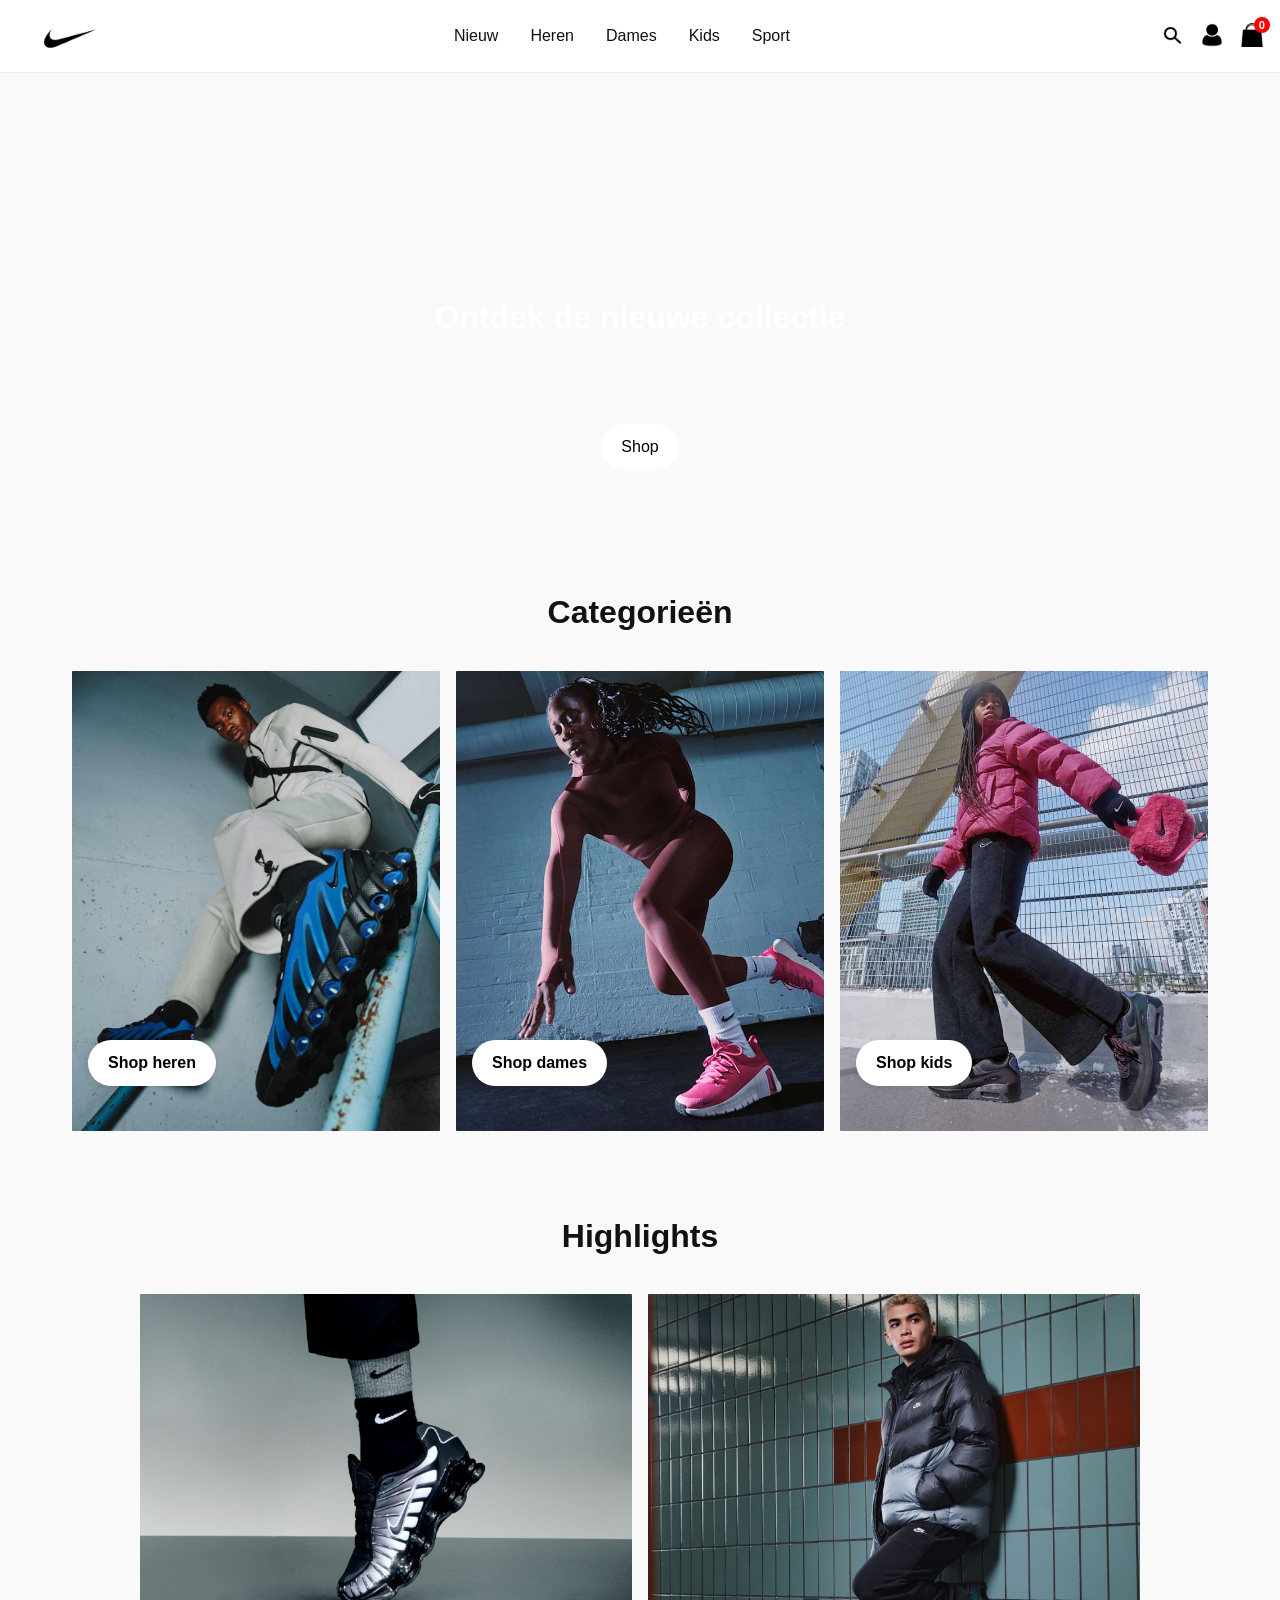
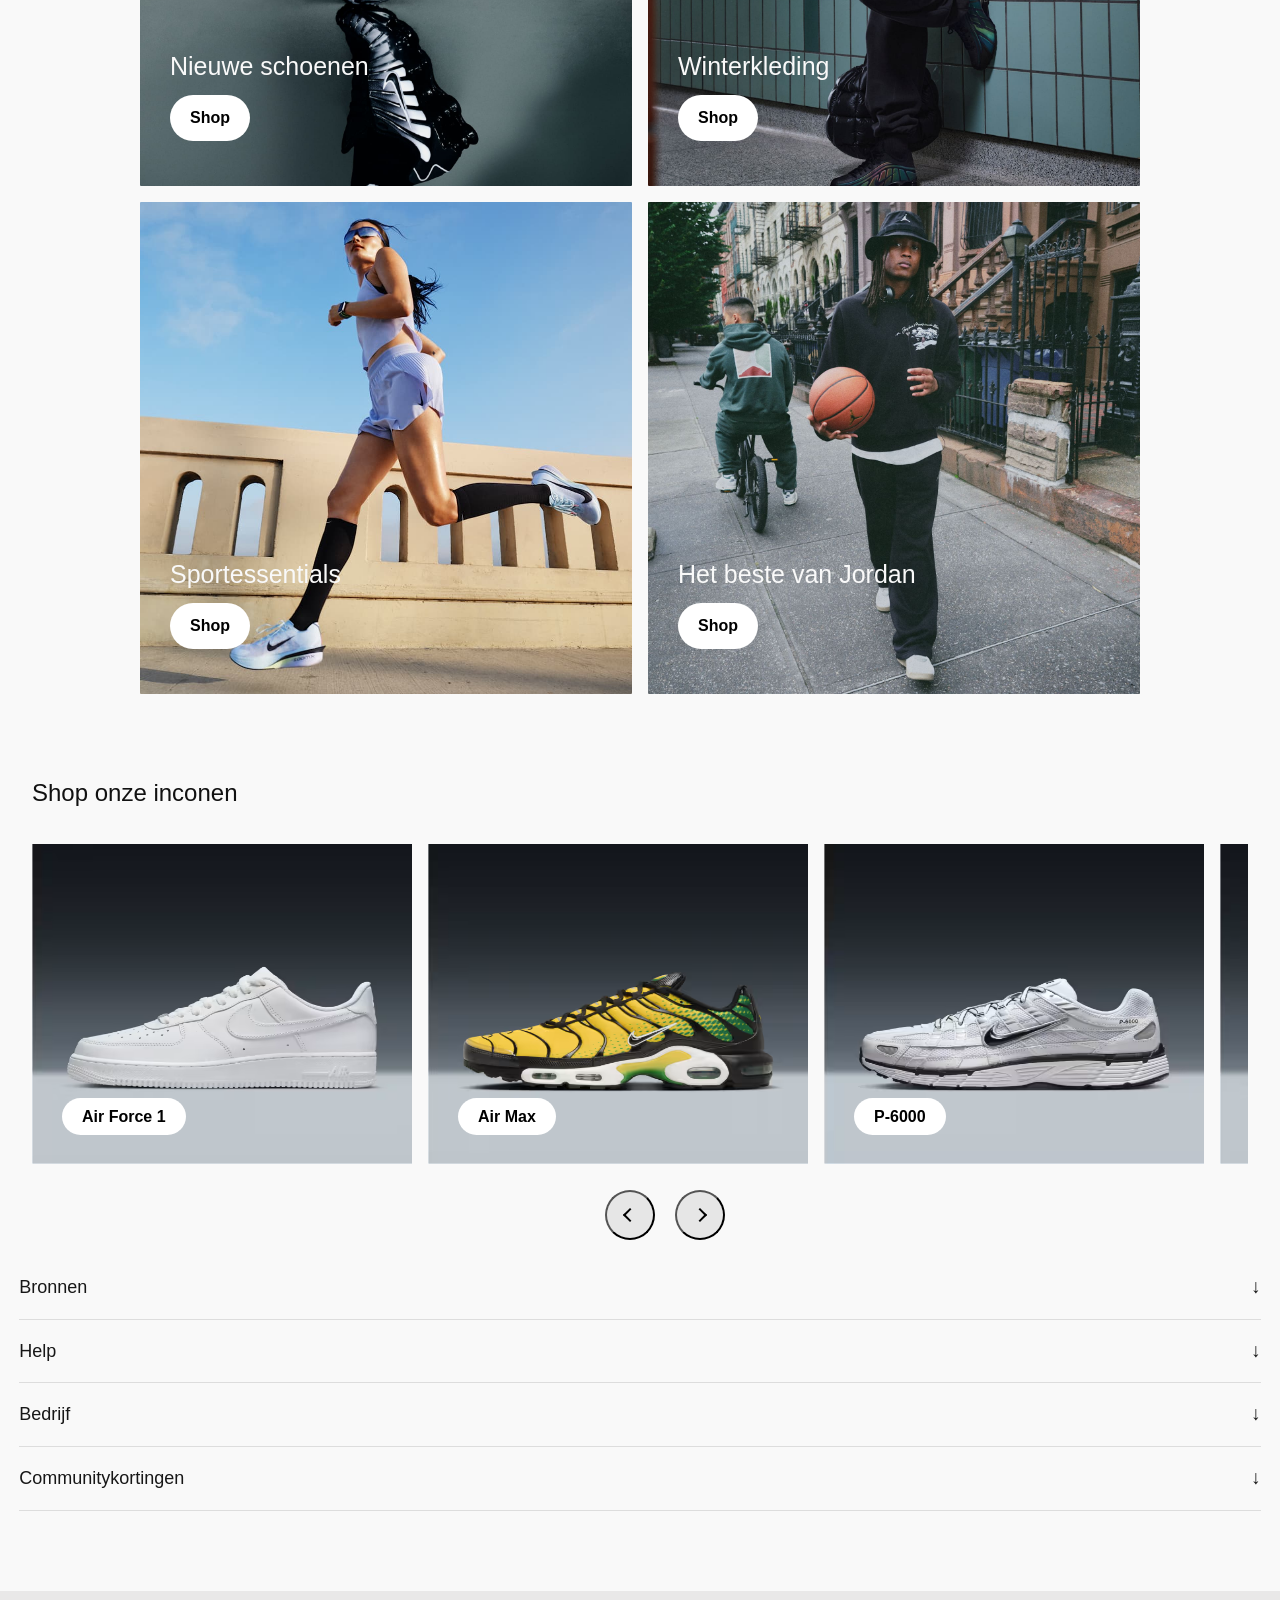
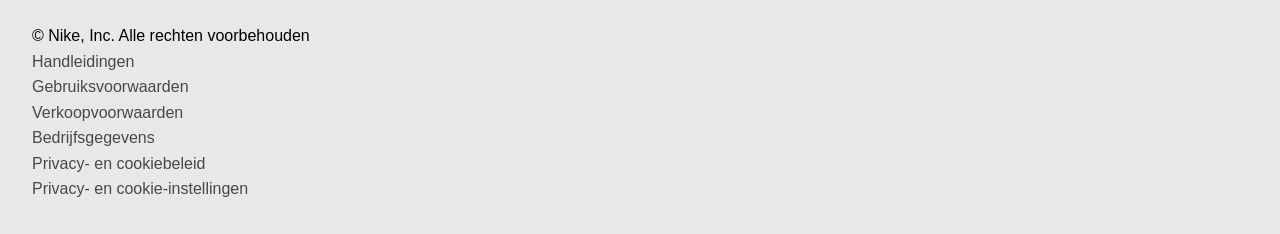
==== commit f91bb744: "Add files via upload" ====
--- a/index.html
+++ b/index.html
@@ -22,13 +22,10 @@
 		-->
 		<nav>	
 			<h1> 
-				<a href="/">
-					<img src="images/nikelogo.png" alt="Nikelogo">
-				</a>
+				<a href="/"><img src="images/nikelogo.png" alt="Nikelogo"></a>
 			</h1>
-			<button class="hamburger" id="hamburger">
-				<i></i>
-			</button>
+			<button class="hamburger" id="hamburger"><i></i></button>
+	
 			<ul>
 				<li><a href="..">Nieuw</a></li>
 				<li><a href="..">Heren</a></li>
@@ -36,6 +33,13 @@
 				<li><a href="..">Kids</a></li>
 				<li><a href="..">Sport</a></li>
 			</ul>
+
+			<button aria-label="Zoeken"><img src="images/magnifying-glass-.png" alt="Zoeken"></button>
+      		<button aria-label="Account"><img src="images/account.png" alt="Account"></button>
+      		<button aria-label="Winkelmand"><img src="images/bag.png" alt="Winkelmandje">
+			<span>0</span>
+			</button>
+
 		</nav>
 
 	</header>
@@ -63,21 +67,21 @@
 			<ul>
 				<li>
 					<article>
-					<img src="images/fotoheren.jpg" alt="Foto van heer">
+					<img src="images/fotoheren.jpg" alt="Foto van man">
 					<a href="..">Shop heren</a>
 					</article>
 				</li>
 
 				<li>
 					<article>
-					<img src="images/fotodames.jpg" alt="Foto van dame">
+					<img src="images/fotodames.jpg" alt="Foto van vrouw">
 					<a href="..">Shop dames</a>
 					</article>
 				</li>
 
 				<li>
 					<article>
-					<img src="images/fotokids.jpg" alt="Foto van kids">
+					<img src="images/fotokids.jpg" alt="Foto van een kind">
 					<a href="..">Shop kids</a>
 					</article>
 				</li>
@@ -92,25 +96,25 @@
 
 			<ul>
 				<li>
-					<img src="images/nieuweschoenen.jpeg" alt="Nieuwe schoenen">
+					<img src="images/nieuweschoenen.jpeg" alt="Nike schoen">
 					<h3>Nieuwe schoenen</h3>
 					<a href="..">Shop</a>
 				</li>
 
 				<li>
-					<img src="images/winterkleding.jpeg" alt="Nieuwe schoenen">
+					<img src="images/winterkleding.jpeg" alt="Man met winterkleding">
 					<h3> Winterkleding</h3>
 					<a href="..">Shop</a>
 				</li>
 
 				<li>
-					<img src="images/sportessentials.jpeg" alt="Nieuwe schoenen">
+					<img src="images/sportessentials.jpeg" alt="Vrouw aan het hardlopen">
 					<h3>Sportessentials</h3>
 					<a href="..">Shop</a>
 				</li>
 
 				<li>
-					<img src="images/hetbestevanjordan.jpeg" alt="Nieuwe schoenen">
+					<img src="images/hetbestevanjordan.jpeg" alt="Man met basketbal">
 					<h3>Het beste van Jordan</h3>
 					<a href="..">Shop</a>
 				</li>
@@ -129,42 +133,42 @@
 				</li>
 
 				<li>
-					<img src="images/nikeschoen2.avif" alt="Witte nike schoen: Air Force 1">
+					<img src="images/nikeschoen2.avif" alt="Geel-groene schoen: Air Max">
 					<a href="..">Air Max </a>
 				</li>
 
 				<li>
-					<img src="images/nikeschoen3.avif" alt="Witte nike schoen: Air Force 1">
+					<img src="images/nikeschoen3.avif" alt="Grijs-witte schoen met zwart nike logo: P-6000">
 					<a href="..">P-6000</a>
 				</li>
 
 				<li>
-					<img src="images/nikeschoen4.avif" alt="Witte nike schoen: Air Force 1">
+					<img src="images/nikeschoen4.avif" alt="Rood-zwarte strepen schoen met zwart nike logo en rood rand: Shox">
 					<a href="..">Shox</a>
 				</li>
 
 				<li>
-					<img src="images/nikeschoen5.avif" alt="Witte nike schoen: Air Force 1">
+					<img src="images/nikeschoen5.avif" alt="Beige schoen met bruine rand en bruin nike logo: Air Jordan">
 					<a href="..">Air Jordan</a>
 				</li>
 
 				<li>
-					<img src="images/nikeschoen6.avif" alt="Witte nike schoen: Air Force 1">
+					<img src="images/nikeschoen6.avif" alt="Roze schoen met gele rand met zwart nike logo: Pegasus">
 					<a href="..">Pegasus</a>
 				</li>
 
 				<li>
-					<img src="images/nikeschoen7.avif" alt="Witte nike schoen: Air Force 1">
+					<img src="images/nikeschoen7.avif" alt="Gele schoen loopt over naar oranje met grijs nike logo: Vomera">
 					<a href="..">Vomero</a>
 				</li>
 
 				<li>
-					<img src="images/nikeschoen8.avif" alt="Witte nike schoen: Air Force 1">
+					<img src="images/nikeschoen8.avif" alt="Zwarte schoen-witte onderkant met wit nike logo verticaal gepositioneerd: Metcon">
 					<a href="..">Metcon</a>
 				</li>
 
 				<li>
-					<img src="images/nikeschoen9.avif" alt="Witte nike schoen: Air Force 1">
+					<img src="images/nikeschoen9.avif" alt="Turquoise en roze voetbalschoen met roze nike logo aan de voorkant: Mercurial">
 					<a href="..">Mercurial</a>
 				</li>
 
--- a/styles/style.css
+++ b/styles/style.css
@@ -27,6 +27,95 @@
     z-index: 1000;
 }
 
+nav {
+    display: flex;
+
+    justify-content: space-between;
+    align-items: center;
+
+    background-color: #fff;
+    list-style: none;
+    padding: 0 1rem;
+}
+
+nav h1 img {
+    left: 2rem;
+    width: 60px; 
+    margin-top: 1rem;
+    margin-left: 1.5rem;;
+}
+
+nav ul {
+    display: flex;
+    padding: 1rem 2rem;
+    background-color: #fff;
+    list-style: none;
+    gap: 2rem;
+    margin: 0 auto;
+    padding: 0;
+
+    margin-left: auto;
+    margin-right: auto;
+}
+
+nav ul li {
+    margin: 0;
+}
+
+nav button {
+  margin-left: 1rem;
+  background: none;
+  border: none;
+  cursor: pointer;
+  
+}
+
+nav button:last-of-type {
+  position: relative;
+  margin-left: 1rem;
+  background: none;
+  border: none;
+  cursor: pointer;
+  
+}
+
+nav button:last-of-type span {
+  position: absolute;
+  top: -6px;
+  right: -6px;
+
+  background: red;
+  color: white;
+
+  font-size: 0.7rem;
+  font-weight: 600;
+
+  width: 16px;
+  height: 16px;
+  border-radius: 50%;
+
+  display: flex;
+  align-items: center;
+  justify-content: center;
+}
+
+nav button img {
+  width: 24px;
+  height: 24px;
+}
+
+nav ul li a {
+    text-decoration: none;
+    color: #111;
+
+    font-size: 16px;
+    font-weight: 500;
+}
+
+nav ul li a:hover {
+    text-decoration: underline;
+}
+
 /*hamburger menu responsive
 bron: /*bron: https://codepen.io/zagaris/pen/qBmqQEN */
 
@@ -36,7 +125,6 @@
     color:#000;
     cursor: pointer;
     font-size: 30px;
-    margin-left: 32px;
     float: right;
     line-height: 70px;
     display: none;
@@ -48,6 +136,7 @@
     height: 3px;
     background: #111;
     position: relative;
+    
 }
 
 .hamburger i::before,
@@ -76,49 +165,13 @@
     background-color: #4b4b4b;
 }
 
-nav {
-    display: flex;
-    justify-content: center;
-    position: relative;
-    align-items: center;
-    background-color: #fff;
-    list-style: none;
-    flex-wrap: wrap;
-
-}
-
-nav a img {
-    left: 2rem;
-    width: 60px; 
-    margin-top: 1rem;
-    margin-left: 1.5rem;;
-}
-
-nav ul {
-    display: flex;
-    padding: 1rem 2rem;
-    background-color: #fff;
-    list-style: none;
-    gap: 2rem;
-}
-
-nav ul li a {
-    text-decoration: none;
-    color: #111;
-
-    font-size: 16px;
-    font-weight: 500;
-}
-
-
-nav ul li a:hover {
-    text-decoration: underline;
-}
+
 
 /*media quaries voor hamburger menu*/
 /*bron: https://codepen.io/zagaris/pen/qBmqQEN*/
 
 @media (max-width: 800px) {
+    
     nav ul {
         display: none;
         flex-direction: column;
@@ -133,9 +186,15 @@
 
     .hamburger {
         display: block;
+        order: 3;
         margin-left: auto;
-        margin-right: 1rem;
         margin-top: 0rem;
+    }
+
+    nav > button:not(.hamburger) {
+        order: 2;
+        margin-left: auto; 
+        margin-right: 0.5rem; 
     }
 }
 
@@ -152,57 +211,19 @@
 
     .hamburger {
         display: block;
-    }
+        order: 3;
+    }
+
+    nav > button:not(.hamburger) {
+        order: 2;
+        margin-left: auto;
+        margin-right: 0.5rem;
+    }
+
     nav {
         background-color: #fff;
     }
 }
-
-/*pre-footer*/
-/* bron voor summary use: https://www.w3schools.com/tags/tag_summary.asp*/
-
-section:nth-of-type(6) {
-    grid-column: 1 / -1;
-    padding: 1rem 1.2rem;
-}
-
-section:nth-of-type(6) details {
-    border-bottom: 1px solid #ddd;
-    padding: 1rem 0;
-    cursor: pointer;
-}
-
-section:nth-of-type(6) summary {
-    list-style: none;
-    display: flex;
-    justify-content: space-between;
-    align-items: center;
-    font-size: 18px;
-    font-weight: 500;
-    color:#171717;
-    
-  
-}
-
-section:nth-of-type(6) summary::after {
-    content: "↓";
-    font-size: 1.2rem;
-}
-
-section:nth-of-type(6) ul {
-    list-style: none;
-    padding: 1rem 0 0;
-    margin: 0;
-}
-
-section:nth-of-type(6) li {
-    padding: 0.5rem 0;
-    color: #5e5d5d;
-    font-size: 13px;
-    font-weight: 500;
-    margin-bottom: 10px;
-}
-
 /* footer */
 footer {
     text-align: left;
--- a/styles/stylevoorpagina.css
+++ b/styles/stylevoorpagina.css
@@ -9,37 +9,47 @@
 main:nth-of-type(1) section:nth-of-type(1) {
     position: relative;
     display: flex;
+
     justify-content: center;
     text-align: center;
+    align-items: center;
+
     height: 50vh;
-    overflow: hidden;
-    align-items: center;
+
+    overflow: hidden;  
 }
 
 section:nth-of-type(1) video {
     display: block;
     width: 100%;
-    height: auto;
-    
+    height: auto;  
 }
 
 section:nth-of-type(1) h2 {
     position: absolute;
+
     font-size: 2rem;
+
     color: #fff;
+
     bottom: 20%;
     font-weight: 600;
     bottom: 40%;
+
     z-index: 2;
 }
 
 section:nth-of-type(1) a {
     position: absolute;
+
     background-color: #fff;
     color: #000;
+
     text-decoration: none;
+
     border-radius: 50px;
     padding: 10px 20px;
+
     font-weight: 500;
     bottom: 12%;
 }
@@ -56,10 +66,11 @@
 
 main:nth-of-type(1) section:nth-of-type(2) {
     max-width: 1200px;
+
     margin: 4rem auto;
     padding: 0 2rem;
-    text-align: center;
-    
+
+    text-align: center;   
 }
 
 section:nth-of-type(2) h2 {
@@ -71,19 +82,23 @@
 section:nth-of-type(2) ul {
     display: grid;
     grid-template-columns: repeat(auto-fit, minmax(250px, 1fr));
+
     gap: 1rem;
+
     list-style: none;
     font-size: 2rem;
+
     margin-bottom: 2rem;
 }
 
 
 section:nth-of-type(2) li article {
     position: relative;
+
     padding: 0;
     border-radius: 1px;
-    overflow: hidden;
-    
+
+    overflow: hidden;  
 }
 
 section:nth-of-type(2) li article img {
@@ -93,13 +108,18 @@
 
 section:nth-of-type(2) li article a {
     position: absolute;
+
     bottom: 45px;
     left: 1rem;
+
     background: #fff;
+
     padding: 10px 20px;
     border-radius: 30px;
+
     color: #000;
     text-decoration: none;
+
     font-weight: 600;
     font-size: 1rem;
     box-shadow: 0 2px 6px rgba(0,0,0,0.1);
@@ -112,24 +132,26 @@
 /* highlight sectie*/
 main:nth-of-type(1) section:nth-of-type(3) {
     position: relative;
+
     margin-top: 5rem;
     padding: 0;
     border-radius: 3px;
+
     overflow: hidden;
-
 }
 
 section:nth-of-type(3) h2 {
     font-size: 2rem;
     margin-bottom: 2rem;
-    text-align: center;
-   
+    text-align: center;   
 }
 
 section:nth-of-type(3) ul {
     display: grid;
     grid-template-columns: repeat(2, 1fr);
+
     gap: 1rem;
+
     max-width: 1000px;
     margin: 0 auto;
 }
@@ -148,9 +170,12 @@
 
 section:nth-of-type(3) li h3 {
     position: absolute;
+
     bottom: 100px;
     left: 30px;
+
     z-index: 3;
+
     font-size: 25px;
     font-weight: 350;
     color: #f9f9f9;
@@ -158,11 +183,15 @@
 
 section:nth-of-type(3) li a {
     position: absolute;
+
     left: 30px;
     bottom: 45px;
+
     background: white;
+
     padding: 10px 20px;
     border-radius: 30px;
+
     text-decoration: none;
     color: black;
     font-weight: 600;
@@ -194,20 +223,22 @@
 section:nth-of-type(4) ul{
   display:flex;
   overflow:auto;
+
   scroll-snap-type:x mandatory;
   scroll-behavior:smooth;
   overscroll-behavior-x:contain;
+
   gap: 1rem;
   
   
   scrollbar-width:thin;
-  scrollbar-color:rgb(85, 85, 85) transparent;
-
+  scrollbar-color:rgb(199, 199, 199) transparent;
 }
 
 section:nth-of-type(4) ul li {
   flex-basis:0 0 200px;
   flex-shrink:0;
+
   scroll-snap-align:center;
   list-style: none;
 }
@@ -215,19 +246,20 @@
 section:nth-of-type(4) li img {
     width: 380px;
     height: 320px;
-    display: block;
-    
+    display: block;  
 }
 
 section:nth-of-type(4) li a {
     position: relative;
     left: 30px;
     bottom: 60px;
+
     background: white;
+    color: black;
+
     padding: 10px 20px;
     border-radius: 30px;
     text-decoration: none;
-    color: black;
     font-weight: 600;
 }
 
@@ -246,7 +278,6 @@
     display: flex;
     align-items: center;
     justify-content: center;
-
 }
 
 section:nth-of-type(4) button:nth-of-type(1) {
@@ -259,11 +290,12 @@
 
 section:nth-of-type(4) button::before {
   content:'';
+
   width: 10px;
   height: 10px;
+
   border: solid rgb(0, 0, 0);
-  border-width: 0 2px 2px 0;
-  
+  border-width: 0 2px 2px 0; 
 }
 
 
@@ -279,6 +311,55 @@
     background-color: #cac9c9;
 }
 
+/*pre-footer*/
+/* bron voor summary use: https://www.w3schools.com/tags/tag_summary.asp*/
+
+section:nth-of-type(5) {
+    margin-top:50px;
+    padding: 1rem 1.2rem;
+}
+
+section:nth-of-type(5) details {
+    border-bottom: 1px solid #ddd;
+    padding: 1rem 0;
+
+    cursor: pointer;
+}
+
+section:nth-of-type(5) summary {
+    display: flex;
+
+    list-style: none;
+    
+    justify-content: space-between;
+    align-items: center;
+
+    font-size: 18px;
+    font-weight: 500;
+    color:#171717; 
+}
+
+section:nth-of-type(5) summary::after {
+    content: "↓";
+    font-size: 1.2rem;
+}
+
+section:nth-of-type(5) ul {
+    list-style: none;
+    padding: 1rem 0 0;
+    margin: 0;
+}
+
+section:nth-of-type(5) li {
+    padding: 0.5rem 0;
+    margin-bottom: 10px;
+
+    color: #5e5d5d;
+
+    font-size: 13px;
+    font-weight: 500;   
+}
+
 /* bron grid-column: https://www.w3schools.com/cssref/func_repeat.php */
 
 
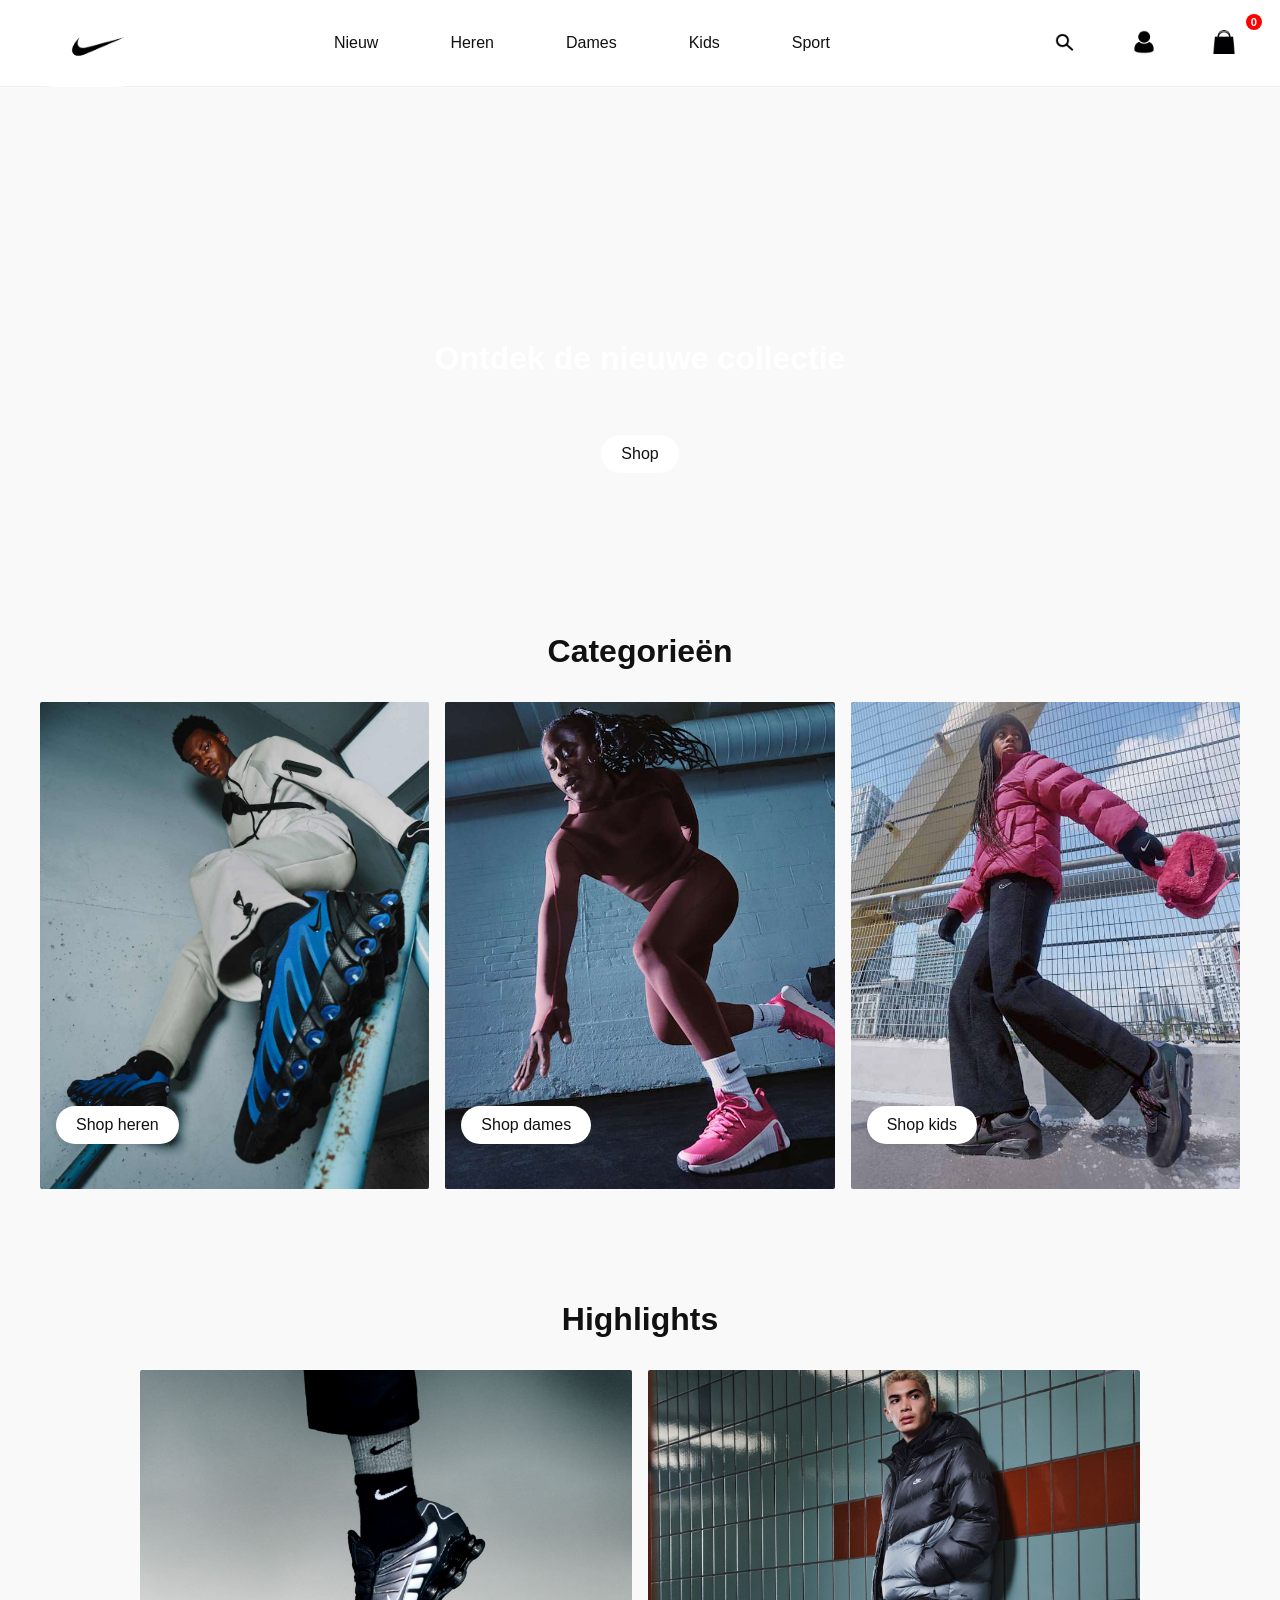
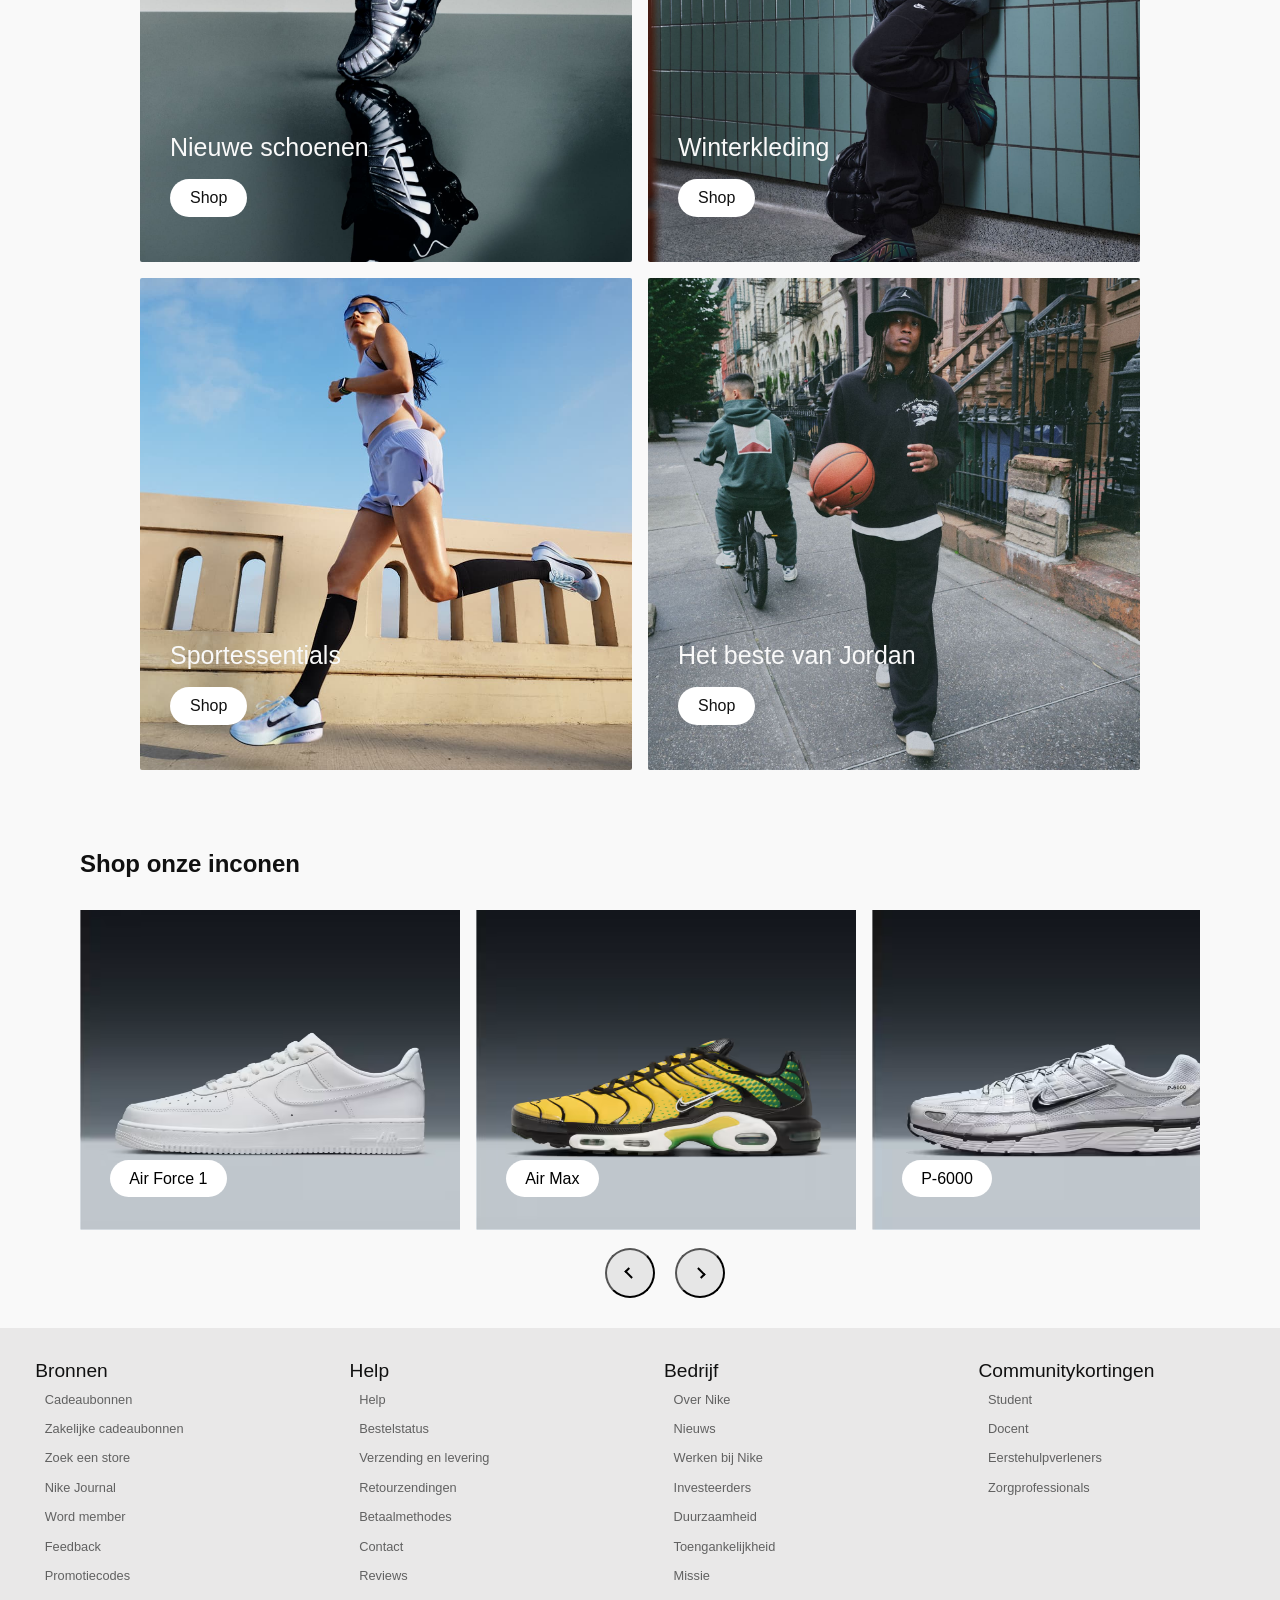
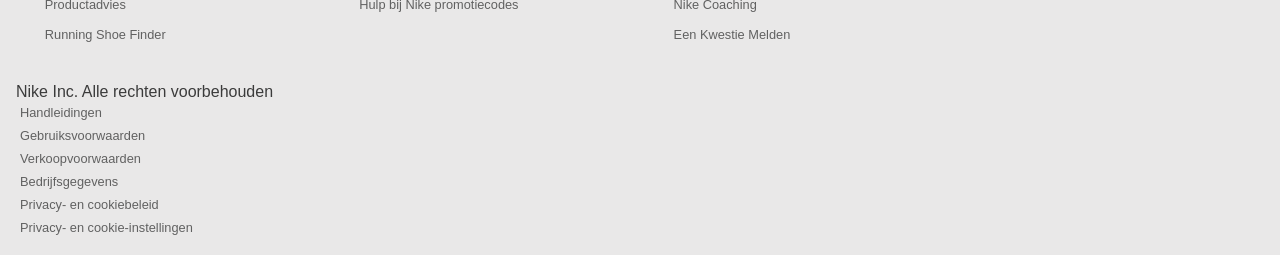
==== commit eea15508: "Add files via upload" ====
--- a/index.html
+++ b/index.html
@@ -22,11 +22,14 @@
 		-->
 		<nav>	
 			<h1> 
-				<a href="/"><img src="images/nikelogo.png" alt="Nikelogo"></a>
+				<a href="/index.html"><img src="images/nikelogo.png" alt="Nikelogo"></a>
 			</h1>
 			<button class="hamburger" id="hamburger"><i></i></button>
 	
 			<ul>
+				<li class="menu-close">
+					<button aria-label="Menu sluiten">&times;</button>
+				</li>
 				<li><a href="..">Nieuw</a></li>
 				<li><a href="..">Heren</a></li>
 				<li><a href="damespagina.html">Dames</a></li>
@@ -47,10 +50,10 @@
 	<main>
 	<!-- Hero-->
 		<section>
+			<h2>Ontdek de nieuwe collectie</h2>
 			<video muted autoplay loop> 
 				<source src="videos/videohoofdpagina.mp4" type="video/mp4">
 			</video>
-			<h2>Ontdek de nieuwe collectie</h2>
 			<a href=".." class="button">Shop</a>
 		</section>
 
@@ -66,24 +69,18 @@
 			<h2>Categorieën</h2>
 			<ul>
 				<li>
-					<article>
 					<img src="images/fotoheren.jpg" alt="Foto van man">
 					<a href="..">Shop heren</a>
-					</article>
-				</li>
-
-				<li>
-					<article>
+				</li>
+
+				<li>
 					<img src="images/fotodames.jpg" alt="Foto van vrouw">
 					<a href="..">Shop dames</a>
-					</article>
-				</li>
-
-				<li>
-					<article>
+				</li>
+
+				<li>
 					<img src="images/fotokids.jpg" alt="Foto van een kind">
 					<a href="..">Shop kids</a>
-					</article>
 				</li>
 			</ul>
 
@@ -93,9 +90,8 @@
 
 		<section>
 			<h2>Highlights</h2>
-
-			<ul>
-				<li>
+			<ul>
+				<li >
 					<img src="images/nieuweschoenen.jpeg" alt="Nike schoen">
 					<h3>Nieuwe schoenen</h3>
 					<a href="..">Shop</a>
@@ -180,9 +176,28 @@
 		</section>
 
 
-		<section>
-			<details>
-				<summary>Bronnen</summary>
+		
+	</main>
+
+	<!-- bronnen voor 'producten' sectie: 
+	bron 1: foto heren: https://www.bike24.nl/producten/874606
+	bron 2: foto dames: https://www.nike.com/nl/nike-style-by
+	bron 3: foto kids: https://www.nike.com/nl/w/meisjes-kleding-3aqegz6ymx6
+	-->
+
+	<!--bronnen voor carousel sectie:
+	bron 1: Voor de coursel heb ik de oefening tijdens de les meegenomen in mijn 
+	code: https://codepen.io/shooft/pen/QwjQGZe -->
+
+	<!--Footer-->
+
+
+	<footer>
+		<section>
+			<h2>Pre-footer</h2>
+
+			<section>
+				<h3 tabindex="0">Bronnen</h3>
 				<ul>
 					<li>Cadeaubonnen</li>
 					<li>Zakelijke cadeaubonnen</li>
@@ -194,10 +209,10 @@
 					<li>Productadvies</li>
 					<li>Running Shoe Finder</li>
 				</ul>
-			</details>
-
-			<details>
-				<summary>Help</summary>
+			</section>
+
+			<section>
+				<h3 tabindex="0">Help</h3>
 				<ul>
 					<li>Help</li>
 					<li>Bestelstatus</li>
@@ -208,10 +223,10 @@
 					<li>Reviews</li>
 					<li>Hulp bij Nike promotiecodes</li>
 				</ul>
-			</details>
-
-			<details>
-				<summary>Bedrijf</summary>
+			</section>
+
+			<section>
+				<h3 tabindex="0">Bedrijf</h3>
 				<ul>
 					<li>Over Nike</li>
 					<li>Nieuws</li>
@@ -223,44 +238,29 @@
 					<li>Nike Coaching</li>
 					<li>Een Kwestie Melden</li>
 				</ul>
-			</details>
-
-			<details>
-				<summary>Communitykortingen</summary>
+			</section>
+
+			<section>
+				<h3 tabindex="0">Communitykortingen</h3>
 				<ul>
 					<li>Student</li>
 					<li>Docent</li>
 					<li>Eerstehulpverleners</li>
 					<li>Zorgprofessionals</li>
 				</ul>
-			</details>
-			
-		</section>
-
-	</main>
-
-	<!-- bronnen voor 'producten' sectie: 
-	bron 1: foto heren: https://www.bike24.nl/producten/874606
-	bron 2: foto dames: https://www.nike.com/nl/nike-style-by
-	bron 3: foto kids: https://www.nike.com/nl/w/meisjes-kleding-3aqegz6ymx6
-	-->
-
-	<!--bronnen voor carousel sectie:
-	bron 1: Voor de coursel heb ik de oefening tijdens de les meegenomen in mijn 
-	code: https://codepen.io/shooft/pen/QwjQGZe -->
-
-	<!--Footer-->
-
-	<footer>
-		<p>&copy Nike, Inc. Alle rechten voorbehouden</p>
-		<ul>
-			<li> Handleidingen</li>
-			<li>Gebruiksvoorwaarden</li>
-			<li>Verkoopvoorwaarden</li>
-			<li>Bedrijfsgegevens</li>
-			<li>Privacy- en cookiebeleid</li>
-			<li>Privacy- en cookie-instellingen</li>
-		</ul>
+			</section>		
+		</section>
+
+			<p>Nike Inc. Alle rechten voorbehouden</p>
+			<ul>
+				<li> Handleidingen</li>
+				<li>Gebruiksvoorwaarden</li>
+				<li>Verkoopvoorwaarden</li>
+				<li>Bedrijfsgegevens</li>
+				<li>Privacy- en cookiebeleid</li>
+				<li>Privacy- en cookie-instellingen</li>
+			</ul>
+
 	</footer>
 
 	<script defer src="scripts/script.js"></script>
--- a/styles/style.css
+++ b/styles/style.css
@@ -7,21 +7,123 @@
     box-sizing:border-box;  
 }
 
+:root {
+
+  /* kleuren */
+  --color-text: #111; /* standaard tekstkleur */
+  --color-background: #f9f9f9; /* body achtergrond */
+  --color-header-bg: #fff;
+  --color-footer-bg: #e9e8e8;
+  --color-footer-text: #3b3b3b;
+  --color-footer-link: #616161;
+  --color-buttons-background: #fff;
+  --color-hover: #cac9c9;
+
+  /* fonts */
+  --font-main: 'Helvetica Neue', sans-serif;
+  --font-weight-regular: 400;
+  --font-weight-medium: 500;
+  --font-weight-bold: 600;
+
+  /* font maten */
+  --fs-small: 0.8rem;
+  --fs-normal: 1rem;
+  --fs-medium: 1.2rem;
+  --fs-large: 1.5rem;
+  --fs-xlarge: 2rem;
+  --fs-xxlarge: 2.5rem;
+
+  /* Spacing / padding / margin */
+  --space-xs: 0.25rem;
+  --space-sm: 0.5rem;
+  --space-md: 1rem;
+  --space-lg: 2rem;
+  --space-xl: 3rem;
+
+  /* Border radius */
+  --radius-sm: 4px;
+  --radius-md: 10px;
+  --radius-lg: 30px;
+
+  /* Grid / Layout */
+  --max-width-page: 1200px;
+  --max-width-products: 1000px;
+
+  /* Buttons */
+  --btn-padding: 10px 20px;
+
+}
+
+/* headings h1 h2 h3*/
+h1 { 
+  font-size: var(--fs-xxlarge); 
+  font-weight: var(--font-weight-bold); 
+  color: var(--color-text);
+}
+
+h2 { 
+  font-size: var(--fs-xlarge); 
+  font-weight: var(--font-weight-bold); 
+  color: var(--color-text);
+}
+
+
+h3 { 
+  font-size: var(--fs-medium); 
+  font-weight: var(--font-weight-medium); 
+  color: var(--color-text); 
+}
+
+button, a, a.button {
+  padding: var(--btn-padding);
+  border-radius: var(--radius-lg);
+  font-weight: var(--font-weight-medium);
+  background-color: var(--color-buttons-background);
+  cursor: pointer;
+  color:var(--color-text);
+  transition: background-color 0.2s ease;  
+}
+
+button:hover, a.button:hover {
+  background-color: var(--color-hover);
+}
+
 body {
-    font-family: 'Helvetica Neue', sans-serif;
-    color: #111;
-    line-height: 1.6;
-    background-color: #f9f9f9;
-}
-
-:root {
-	--color-text:#111;
-	--color-background:#eee;
+  font-family: var(--font-main);
+  color: var(--color-text);
+  background-color: var(--color-background);
+  margin: 0;
+}
+
+/* footer */
+footer {
+    text-align: left;
+    background-color: var(--color-footer-bg);
+    color: var(--color-footer-text);
+    color: var(--color-footer-link);
+    padding: var(--space-md);
+    cursor: pointer; 
+}
+
+footer ul li {
+    font-size:var(--fs-small);
+    padding: var(--space-xs);
+    font-weight: var(--font-weight-medium);
+    cursor: pointer; 
+}
+
+footer p {
+	color: var(--color-footer-text);
+}
+
+footer ul {
+	list-style: none;
 }
 
 header {
+    background-color: #fff;
     position: sticky;
-    background-color: #fff;
+    padding: var(--space-sm);
     border-bottom: 1px solid #eee;
     top: 0; /*voor postion sticky*/
     z-index: 1000;
@@ -79,6 +181,13 @@
   
 }
 
+nav button:hover{
+    background-color: #dfdfdf;
+    border-radius: 20px;
+    padding: 5px;
+
+}
+
 nav button:last-of-type span {
   position: absolute;
   top: -6px;
@@ -125,8 +234,6 @@
     color:#000;
     cursor: pointer;
     font-size: 30px;
-    float: right;
-    line-height: 70px;
     display: none;
 }
 
@@ -136,7 +243,6 @@
     height: 3px;
     background: #111;
     position: relative;
-    
 }
 
 .hamburger i::before,
@@ -157,13 +263,10 @@
     top: 8px;
 }
 
-.hamburger:focus {
-    outline: none;
-}
-
-.hamburger:hover {
-    background-color: #4b4b4b;
-}
+.menu-close {
+    display: none;
+}
+
 
 
 
@@ -173,16 +276,28 @@
 @media (max-width: 800px) {
     
     nav ul {
-        display: none;
+        display: flex;
         flex-direction: column;
-        width: 100%;
+        position: fixed;
+        top: 0;
+        right: 0;
+
+        height: 100vh;
+        width: 80%;
+        max-width: 320px;
+
         background: #fff;
-        padding: 1rem 2rem;
+        padding: 3rem 2rem;
+
+        transform: translateX(100%);
+        transition: transform 0.3s ease;
+
+        z-index: 2000;
     }
 
     nav ul.show {
-    display: flex;
-    }
+    transform: translateX(0); 
+   }
 
     .hamburger {
         display: block;
@@ -196,56 +311,31 @@
         margin-left: auto; 
         margin-right: 0.5rem; 
     }
-}
-
-@media (max-width: 600px) {
-    nav ul {
-        display: none;
-        flex-direction: column;
-        width: 100%;
-    }
-
-    nav ul.show {
-        display: flex;
-    }
-
-    .hamburger {
+
+    .menu-close {
+        position: absolute;
         display: block;
-        order: 3;
-    }
-
-    nav > button:not(.hamburger) {
-        order: 2;
-        margin-left: auto;
-        margin-right: 0.5rem;
-    }
-
-    nav {
-        background-color: #fff;
-    }
-}
-/* footer */
-footer {
-    text-align: left;
-    padding: 2rem;
-    background-color: #e9e8e8;
-    color: #484848;
-    margin-top: 4rem;
-}
-
-footer p {
-	color: #000;
-}
-
-footer ul {
-	list-style: none;
-}
-
-
-
-
-
-
-
-
-
+        align-self: flex-end;
+        margin-bottom: 1.5rem;
+    }
+
+    .menu-close button {
+        font-size: 2rem;
+        background: none;
+        border: none;
+        cursor: pointer;
+        line-height: 1;
+    }
+}
+
+
+
+
+
+
+
+
+
+
+
+
--- a/styles/stylevoorpagina.css
+++ b/styles/stylevoorpagina.css
@@ -6,7 +6,7 @@
 /* Hero sectie (video autoplay) */
 /* les 24 november justify en align */
 
-main:nth-of-type(1) section:nth-of-type(1) {
+main > section:nth-of-type(1) {
     position: relative;
     display: flex;
 
@@ -19,44 +19,27 @@
     overflow: hidden;  
 }
 
-section:nth-of-type(1) video {
+main > section:nth-of-type(1) video {
     display: block;
     width: 100%;
     height: auto;  
 }
 
-section:nth-of-type(1) h2 {
-    position: absolute;
-
-    font-size: 2rem;
-
+main > section:nth-of-type(1) h2 {
+    position: absolute;
     color: #fff;
-
-    bottom: 20%;
-    font-weight: 600;
-    bottom: 40%;
-
+    bottom: 10rem;
     z-index: 2;
 }
 
-section:nth-of-type(1) a {
-    position: absolute;
-
-    background-color: #fff;
-    color: #000;
+main > section:nth-of-type(1) a {
+    position: absolute;
 
     text-decoration: none;
 
-    border-radius: 50px;
-    padding: 10px 20px;
-
-    font-weight: 500;
-    bottom: 12%;
-}
-
-section:nth-of-type(1) a:hover {
-    background-color: #cac9c9;
-}
+    bottom: 4rem;
+}
+
 
 
 /* categorie sectie */
@@ -64,89 +47,78 @@
 waarom? omdat als het scherm verkleind (op mobiel) worden de images onder elkaar gezet
 en is het oogt het beter */
 
-main:nth-of-type(1) section:nth-of-type(2) {
+main > section:nth-of-type(2) {
     max-width: 1200px;
 
     margin: 4rem auto;
-    padding: 0 2rem;
 
     text-align: center;   
 }
 
-section:nth-of-type(2) h2 {
-    font-size: 2rem;
-    margin-bottom: 2rem;
+main > section:nth-of-type(2) h2 {
+    padding: 2rem;
 }
 
 /* GRID */
-section:nth-of-type(2) ul {
+main > section:nth-of-type(2) ul {
     display: grid;
     grid-template-columns: repeat(auto-fit, minmax(250px, 1fr));
 
     gap: 1rem;
 
     list-style: none;
-    font-size: 2rem;
 
     margin-bottom: 2rem;
 }
 
 
-section:nth-of-type(2) li article {
+main > section:nth-of-type(2) li {
     position: relative;
 
     padding: 0;
-    border-radius: 1px;
+    border-radius: 2px;
 
     overflow: hidden;  
 }
 
-section:nth-of-type(2) li article img {
+main > section:nth-of-type(2) li  img {
     width: 100%;
     display: block;
 }
 
-section:nth-of-type(2) li article a {
-    position: absolute;
-
-    bottom: 45px;
+main > section:nth-of-type(2) li  a {
+    position: absolute;
+
+    bottom: 2.8rem;
     left: 1rem;
 
-    background: #fff;
-
-    padding: 10px 20px;
-    border-radius: 30px;
-
-    color: #000;
     text-decoration: none;
 
-    font-weight: 600;
-    font-size: 1rem;
     box-shadow: 0 2px 6px rgba(0,0,0,0.1);
 }
 
-section:nth-of-type(2) li article a:hover {
-    background-color: #cac9c9;
-}
+main > section:nth-of-type(2) li a:hover { 
+    background-color: var(--color-hover);
+}
+
 
 /* highlight sectie*/
-main:nth-of-type(1) section:nth-of-type(3) {
+main > section:nth-of-type(3) {
     position: relative;
 
     margin-top: 5rem;
-    padding: 0;
-    border-radius: 3px;
+  
+    border-radius: 2px;
 
     overflow: hidden;
 }
 
-section:nth-of-type(3) h2 {
-    font-size: 2rem;
-    margin-bottom: 2rem;
-    text-align: center;   
-}
-
-section:nth-of-type(3) ul {
+main > section:nth-of-type(3) h2 {
+    text-align: center;
+    padding: 2rem;   
+}
+
+main > section:nth-of-type(3) ul {
     display: grid;
     grid-template-columns: repeat(2, 1fr);
 
@@ -157,21 +129,21 @@
 }
 
 
-section:nth-of-type(3) li {
-    position: relative;
-    border-radius: 1px;
+main > section:nth-of-type(3) li {
+    position: relative;
+    border-radius: 2px;
     overflow: hidden;
 }
 
-section:nth-of-type(3) li img {
+main > section:nth-of-type(3) li img {
     width: 100%;
     display: block;
 }
 
-section:nth-of-type(3) li h3 {
-    position: absolute;
-
-    bottom: 100px;
+main > section:nth-of-type(3) li h3 {
+    position: absolute;
+
+    bottom: 6.25rem;
     left: 30px;
 
     z-index: 3;
@@ -181,46 +153,38 @@
     color: #f9f9f9;
 }
 
-section:nth-of-type(3) li a {
+main > section:nth-of-type(3) li a {
     position: absolute;
 
     left: 30px;
-    bottom: 45px;
-
-    background: white;
-
-    padding: 10px 20px;
-    border-radius: 30px;
+    bottom: 2.8rem;
 
     text-decoration: none;
-    color: black;
-    font-weight: 600;
-}
-
-section:nth-of-type(3) li a:hover {
-    background-color: #cac9c9;
+}
+
+main > section:nth-of-type(3) li a:hover { 
+    background-color: var(--color-hover);
 }
 
 
 /* carrousel sectie*/
 /*carrousel bron: https://codepen.io/shooft/pen/vENdvzK (flexbox oefening 4)*/
 
-main:nth-of-type(1) section:nth-of-type(4) {
-    margin-top: 5rem;
-    position: relative;
-    padding: 0 2rem;
-    border-radius: 3px;
-}
-
-section:nth-of-type(4) h2 {
+main > section:nth-of-type(4) {
+    position: relative;
+    margin: 5rem;
+
+    border-radius: 12px;
+}
+
+main > section:nth-of-type(4) h2 {
     margin-bottom: 2rem;
+    
     text-align: left;
-
-    font-weight: 475;
-    font-size: 1.5rem;
-}
-
-section:nth-of-type(4) ul{
+    font-size: 1.5rem; /*ander formaat dan de h2s*/
+}
+
+main > section:nth-of-type(4) ul{
   display:flex;
   overflow:auto;
 
@@ -230,49 +194,53 @@
 
   gap: 1rem;
   
-  
   scrollbar-width:thin;
   scrollbar-color:rgb(199, 199, 199) transparent;
 }
 
-section:nth-of-type(4) ul li {
-  flex-basis:0 0 200px;
+main > section:nth-of-type(4) ul li {
+  flex-basis: 200px;
   flex-shrink:0;
 
   scroll-snap-align:center;
   list-style: none;
 }
 
-section:nth-of-type(4) li img {
+main > section:nth-of-type(4) li img {
     width: 380px;
     height: 320px;
     display: block;  
 }
 
-section:nth-of-type(4) li a {
+main > section:nth-of-type(4) li a {
     position: relative;
     left: 30px;
-    bottom: 60px;
+    bottom: 3.75rem;
 
     background: white;
     color: black;
 
-    padding: 10px 20px;
-    border-radius: 30px;
+    padding: .6rem 1.2rem;
+    border-radius: 28px;
     text-decoration: none;
-    font-weight: 600;
-}
+}
+
+main > section:nth-of-type(4) li a:hover { 
+    background-color: var(--color-hover);
+}
+
 
 /*knoppen voor carousel*/
 
-section:nth-of-type(4) button {
+main > section:nth-of-type(4) button {
     position: absolute;
     background-color: #e6e6e6;
     width: 50px;
     height: 50px;
-
-
-    border-radius: 30px;
+    
+
+
+    border-radius: 28px;
     cursor: pointer;
 
     display: flex;
@@ -280,15 +248,15 @@
     justify-content: center;
 }
 
-section:nth-of-type(4) button:nth-of-type(1) {
+main > section:nth-of-type(4) button:nth-of-type(1) {
   left: calc(50% - 35px);
 }
 
-section:nth-of-type(4) button:nth-of-type(2) {
+main > section:nth-of-type(4) button:nth-of-type(2) {
   left: calc(50% + 35px);
 }
 
-section:nth-of-type(4) button::before {
+main > section:nth-of-type(4) button::before {
   content:'';
 
   width: 10px;
@@ -299,66 +267,90 @@
 }
 
 
-section:nth-of-type(4) button:nth-of-type(1)::before {
+main > section:nth-of-type(4) button:nth-of-type(1)::before {
   transform: rotate(135deg); 
 }
 
-section:nth-of-type(4) button:nth-of-type(2)::before {
+main > section:nth-of-type(4) button:nth-of-type(2)::before {
   transform: rotate(-45deg);
 }
 
-section:nth-of-type(4) li a:hover {
-    background-color: #cac9c9;
-}
+
 
 /*pre-footer*/
 /* bron voor summary use: https://www.w3schools.com/tags/tag_summary.asp*/
 
-section:nth-of-type(5) {
-    margin-top:50px;
+footer > section:nth-of-type(1) {
+    display: grid;
+    grid-template-columns: repeat(4, 1fr);
+    gap: 3rem;
     padding: 1rem 1.2rem;
 }
 
-section:nth-of-type(5) details {
-    border-bottom: 1px solid #ddd;
-    padding: 1rem 0;
-
-    cursor: pointer;
-}
-
-section:nth-of-type(5) summary {
-    display: flex;
-
+footer > section:nth-of-type(1) h2 {
+    display: none;
+}
+
+footer > section:nth-of-type(1) > section {
+  display: flex;
+  flex-direction: column;
+}
+
+
+footer > section:nth-of-type(1) ul {
+    margin-bottom: 1rem;
     list-style: none;
-    
-    justify-content: space-between;
-    align-items: center;
-
-    font-size: 18px;
-    font-weight: 500;
-    color:#171717; 
-}
-
-section:nth-of-type(5) summary::after {
-    content: "↓";
-    font-size: 1.2rem;
-}
-
-section:nth-of-type(5) ul {
+
+}
+
+footer > section:nth-of-type(1) ul li {
+    padding: 0.3rem;
+    margin: 0.3rem;
     list-style: none;
-    padding: 1rem 0 0;
-    margin: 0;
-}
-
-section:nth-of-type(5) li {
-    padding: 0.5rem 0;
-    margin-bottom: 10px;
-
-    color: #5e5d5d;
-
-    font-size: 13px;
-    font-weight: 500;   
-}
+}
+
+footer > section:nth-of-type(1) ul li:hover {
+  text-decoration: underline;
+  
+}
+
+
+/* media-queries (pre-footer)*/
+
+@media (max-width: 800px) {
+
+    footer > section:nth-of-type(1) {
+        display: block;
+        
+    }
+
+    footer > section:nth-of-type(1) ul {
+        display: none;
+    }
+
+    footer > section:nth-of-type(1) h3 {
+        display: flex;
+        justify-content: space-between;
+        align-items: center;
+        cursor: pointer;
+        border-bottom: 1px solid #ddd;
+        padding: 1rem 0;
+
+    }
+
+    footer > section:nth-of-type(1) h3::after {
+        content: "↓";
+        transition: transform 0.25s ease;
+    }
+
+    footer > section:nth-of-type(1) h3:focus + ul,
+    footer > section:nth-of-type(1) h3:active + ul {
+        display: block;
+        transition: transform 0.25s ease;
+    }
+
+}
+
 
 /* bron grid-column: https://www.w3schools.com/cssref/func_repeat.php */
 
